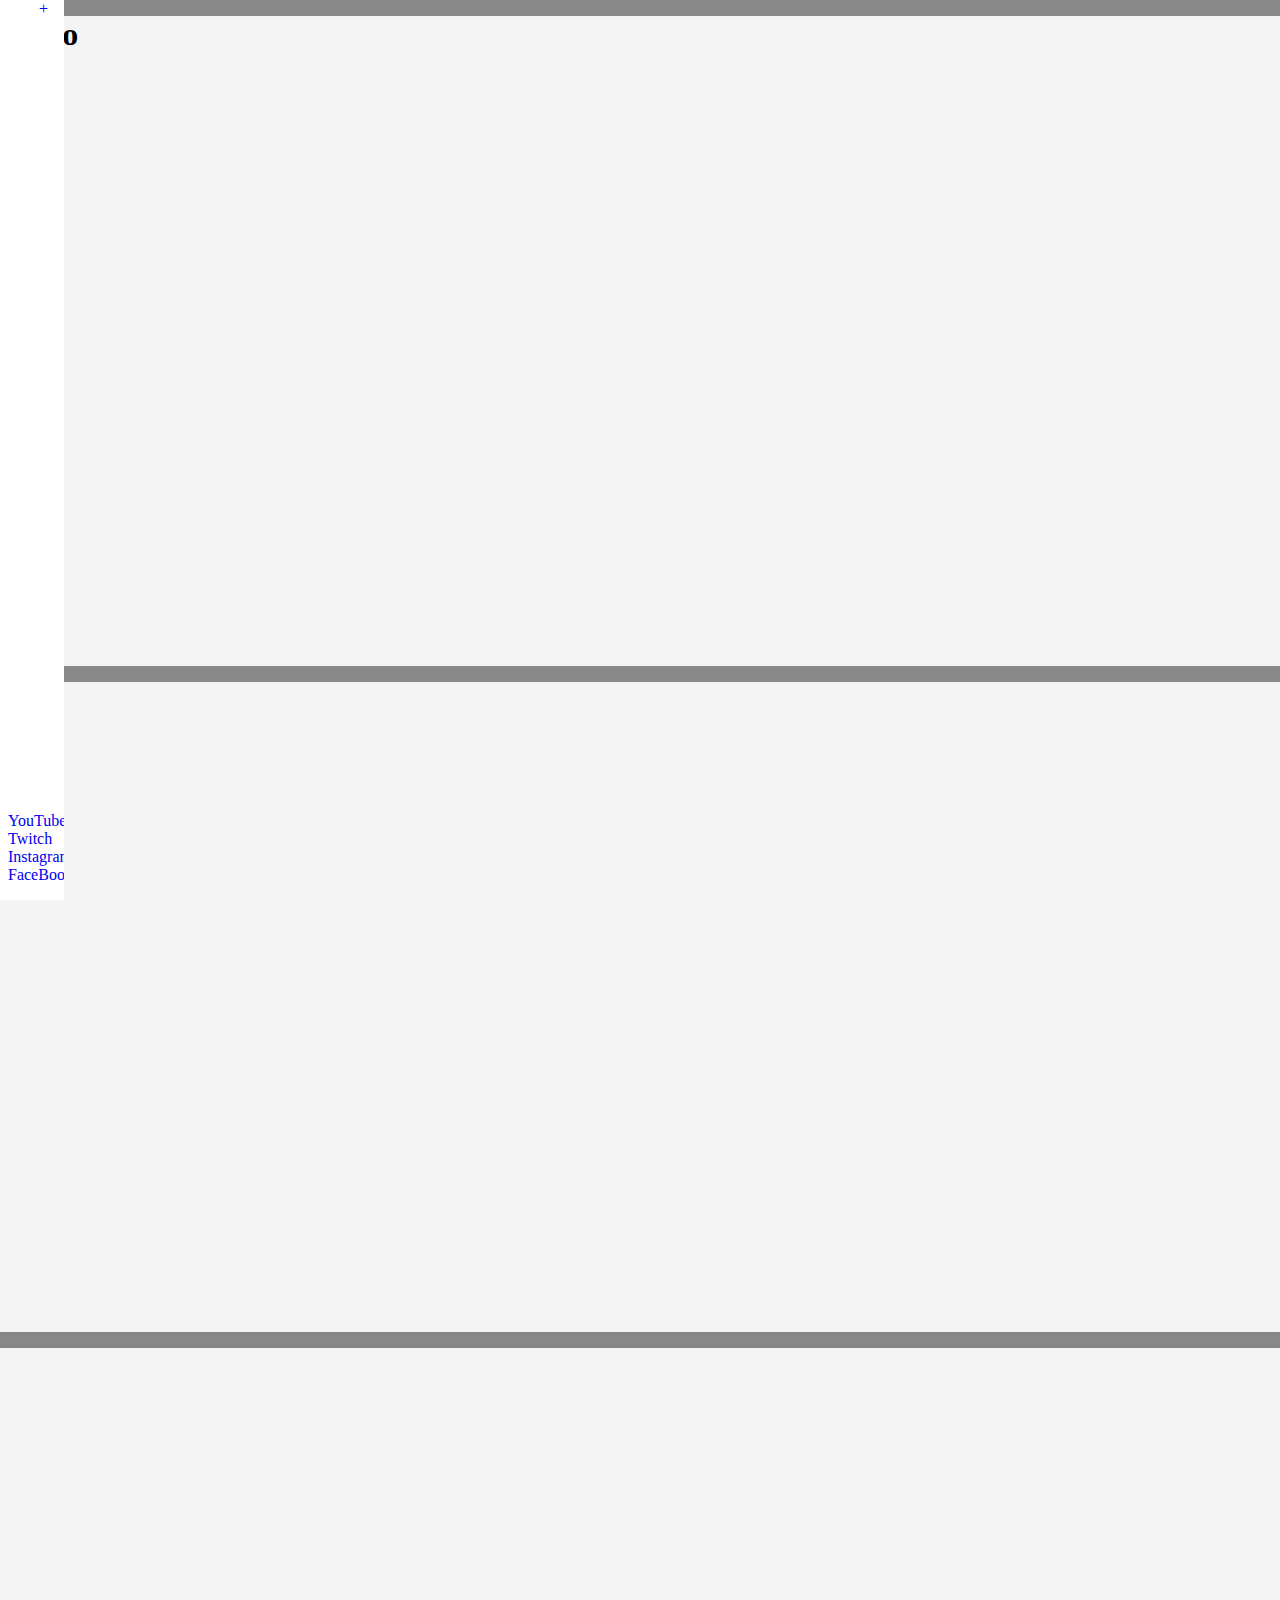
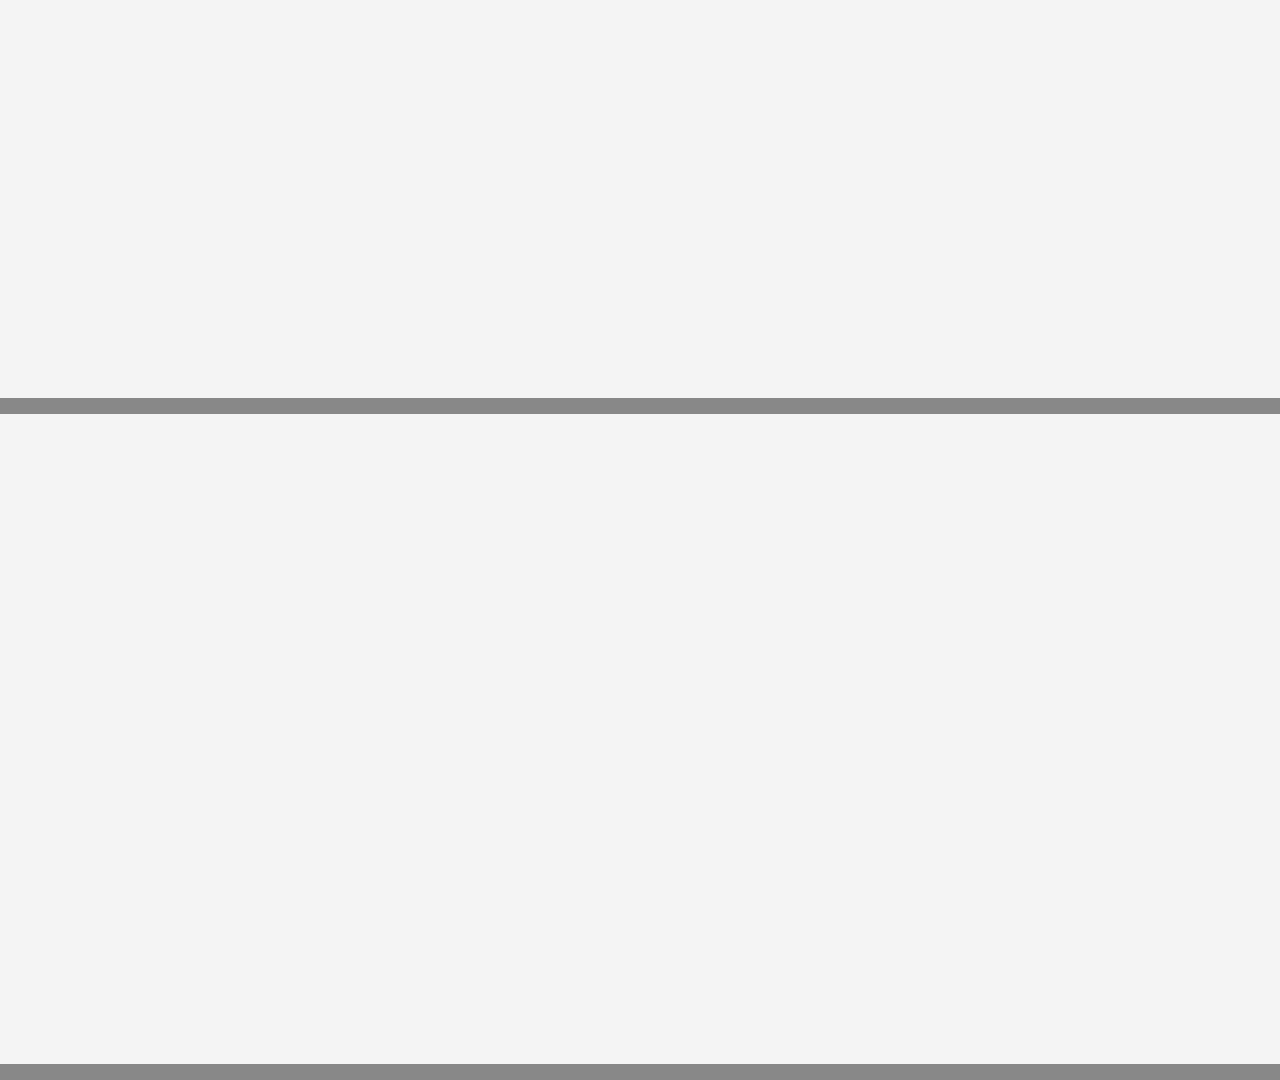
==== index.html @ 46e75be4 "saving progress" ====
<!DOCTYPE html>
<html lang="en">
<head>
  <meta charset="UTF-8">
  <meta http-equiv="X-UA-Compatible" content="IE=edge">
  <meta name="viewport" content="width=device-width, initial-scale=1.0">
  <title>JoMoCon - Home</title>
  <script src="jomocon.js" defer></script>
  <link rel="stylesheet" href="css/jomocon.css">
</head>
<body>
  
  <nav>
    <!-- position: to the side -->
    <div class="navContainer">
      <a href="#" class="close-nav">+</a>
      <div class="navLinks">
        <a href="index.html" class="navLink hidden">Home</a>
        <a href="media.html" class="navLink hidden">Media</a>
        <a href="guests-and-events.html" class="navLink hidden">Guests and Events</a>
        <a href="program.html" class="navLink hidden">JoMoCon 2021 Program</a>
        <a href="about.html" class="navLink hidden">About the Team</a>
        <a href="sign-up.html" class="navLink hidden">Vendors and Volunteers</a>
        <a href="#footer" class="navLink hidden">Contact Us</a>
        <a href="archive.html" class="navLink hidden">Archived Posts</a>
        <a href="resources.html" class="navLink hidden">JoMoCon Resources</a>        
      </div>
      <div class="navSocials">
        <a href="#">YouTube</a>
        <a href="#">Twitch</a>
        <a href="#">Instagram</a>
        <a href="#">FaceBook</a>
      </div>
    </div>
  </nav>
  
  <header class="home-header"><!-- ::before bg: intro banner -->
    <section class="landing"><!-- position: relative-->
      <h1>JoMo<br>Con</h1>
      <button>tickets</button>
      <!-- logo: use octopus-->
      <!-- tickets -->
      <!-- dates, times, location -->
      <!-- guests -->
      <!-- charity -->
    </section>

  </header>
  <section class="home-feature1">
    <!-- Latest info [ active media / database field: 1 lead item, 3 previous items ] -->
    <!-- cosplay, panels, vendors call to action banner with link -->
    <!-- split section: get tickets call to action / snippets from us -->
  </section>
  <section class="home-feature2">
    <!-- sponsors -->
  </section>
  <footer id="footer">
    <!-- contact info and form -->
    <!-- map link -->
    <!-- mailing list -->
    <!-- copyright -->
  </footer>
</body>
</html>
---- css/jomocon.css ----
* {
  -webkit-box-sizing: border-box;
          box-sizing: border-box;
}

*, ::before, ::after {
  margin: 0;
  padding: 0;
}

body {
  background: #888;
}

header, section, footer {
  background: #f4f4f4;
  width: 100vw;
  min-height: 650px;
  margin: 1em auto;
}

nav {
  height: 100%;
  width: 5vw;
  position: fixed;
  z-index: 1;
  top: 0;
  left: 0;
  overflow-x: hidden;
  background: white;
}

nav div.navContainer {
  display: -webkit-box;
  display: -ms-flexbox;
  display: flex;
  -webkit-box-orient: vertical;
  -webkit-box-direction: normal;
      -ms-flex-direction: column;
          flex-direction: column;
  -webkit-box-pack: justify;
      -ms-flex-pack: justify;
          justify-content: space-between;
  height: 100%;
  padding: 1em .5em;
}

nav div.navContainer > a.close-nav {
  position: absolute;
  top: 0;
  right: 1em;
  text-decoration: none;
}

nav div.navContainer .navLinks > a {
  display: block;
  text-decoration: none;
}

nav div.navContainer div.navSocials a {
  display: block;
  text-decoration: none;
}

.openNav {
  width: 15vw;
}

.hidden {
  display: none !important;
}
/*# sourceMappingURL=jomocon.css.map */
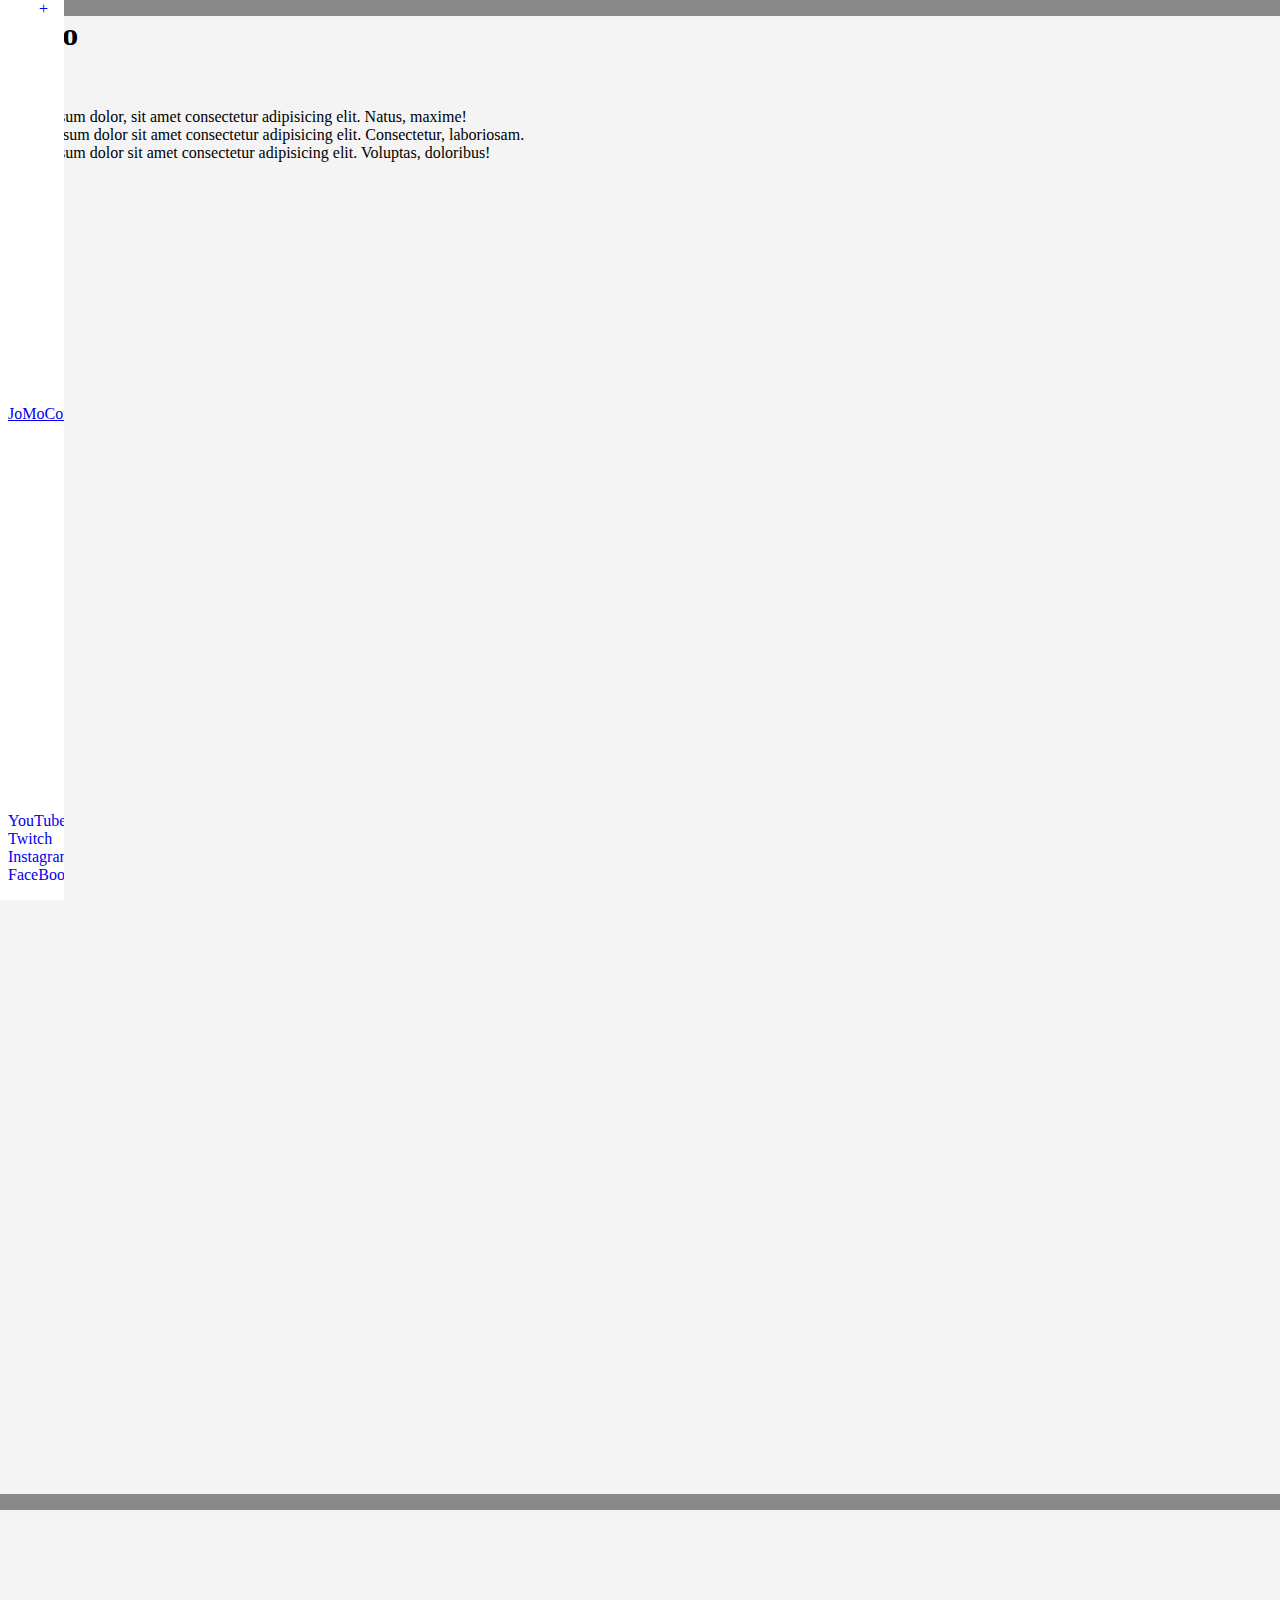
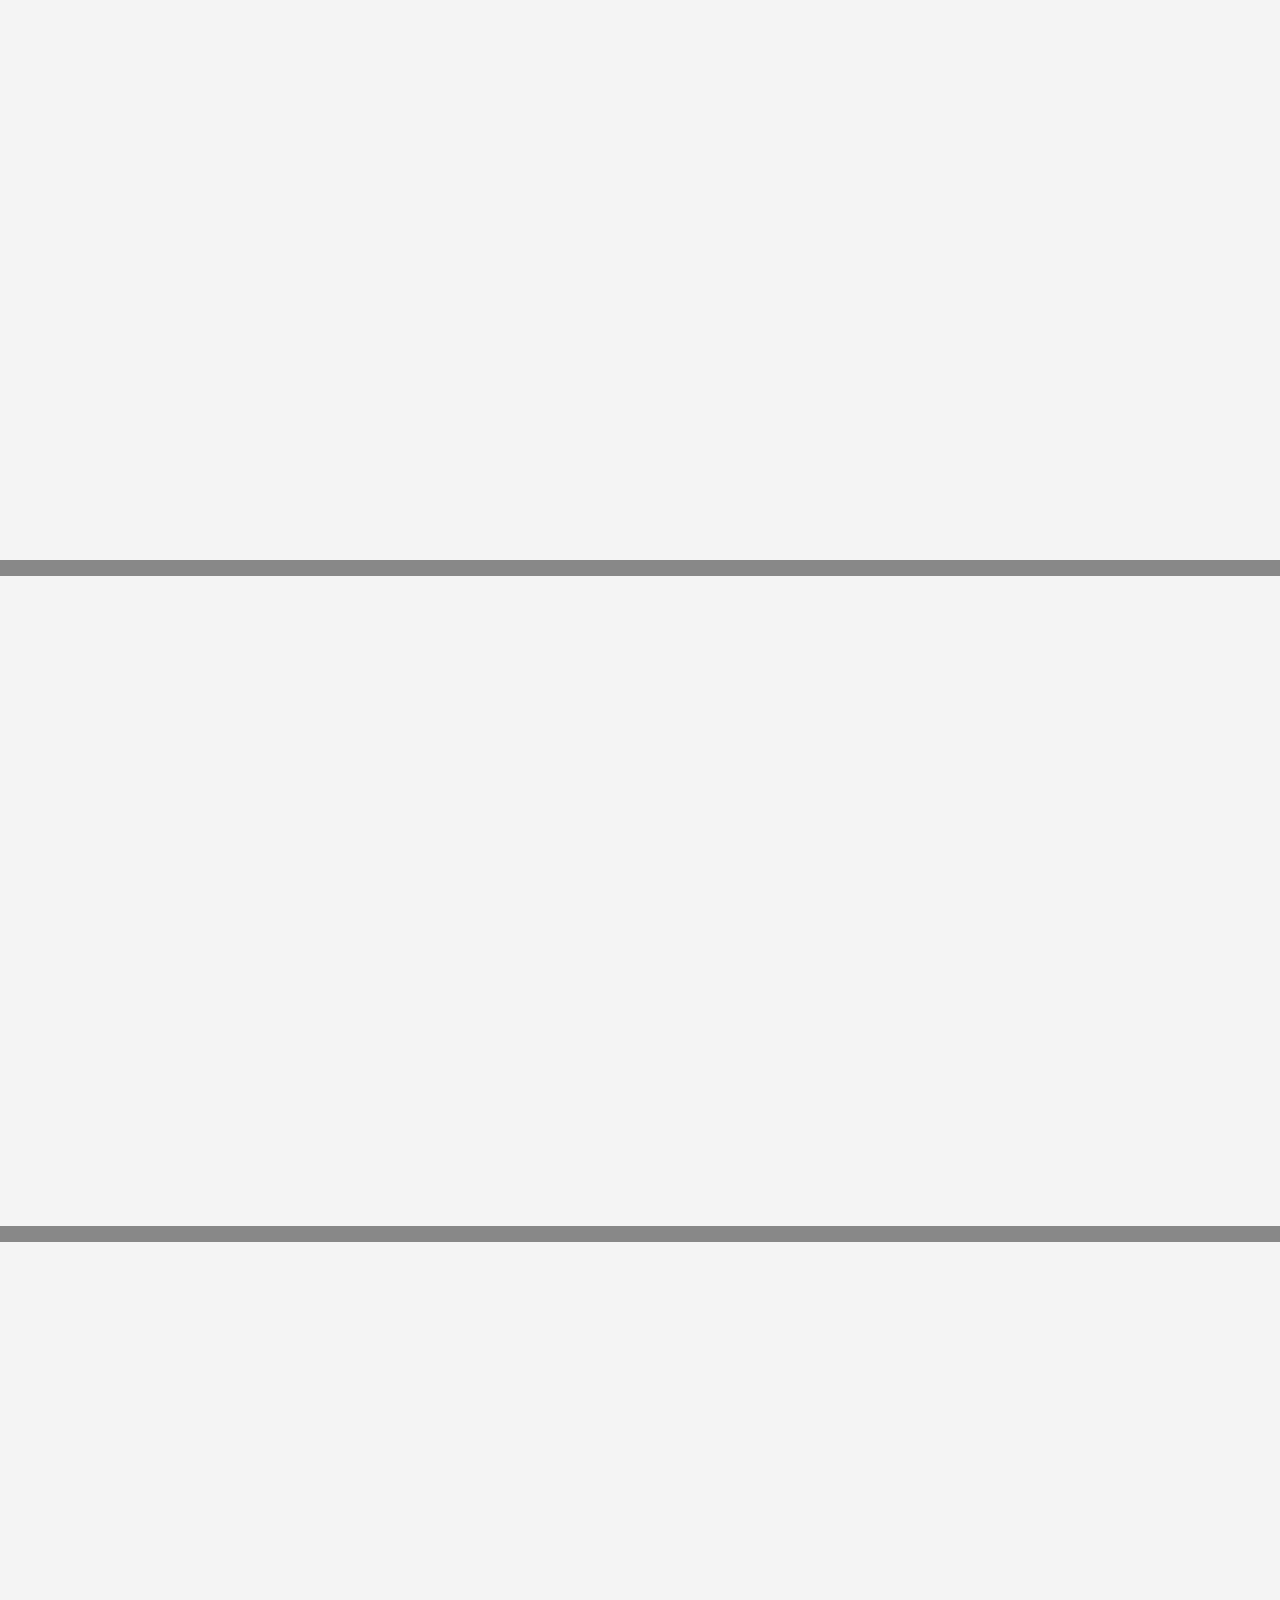
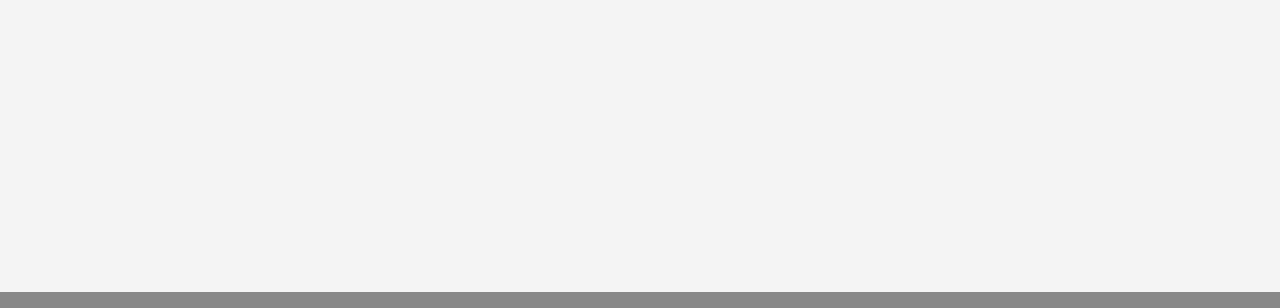
==== commit c03efe7a: "Live Sass compiler required a different version of the tool to be installed; the original maintainer" ====
--- a/index.html
+++ b/index.html
@@ -25,6 +25,9 @@
         <a href="archive.html" class="navLink hidden">Archived Posts</a>
         <a href="resources.html" class="navLink hidden">JoMoCon Resources</a>        
       </div>
+      <div class="logoHolder">
+        <a href="index.html" class="homeText">JoMoCon</a>
+      </div>
       <div class="navSocials">
         <a href="#">YouTube</a>
         <a href="#">Twitch</a>
@@ -36,13 +39,23 @@
   
   <header class="home-header"><!-- ::before bg: intro banner -->
     <section class="landing"><!-- position: relative-->
-      <h1>JoMo<br>Con</h1>
-      <button>tickets</button>
-      <!-- logo: use octopus-->
-      <!-- tickets -->
-      <!-- dates, times, location -->
-      <!-- guests -->
-      <!-- charity -->
+      <div class="headerTextContainer">
+        <h1>JoMo<br>Con</h1>
+      </div>
+      <div class="ticketBtnContainer">
+        <a href="#" class="btn">Tickets</a>
+      </div>
+      <div class="tentacle tentacle-left"></div>
+      <div class="tentacle tentacle-right"></div>
+      <div class="jomoconLogoContainer"></div>
+      <div class="infoContainer">
+        <p>Lorem ipsum dolor, sit amet consectetur adipisicing elit. Natus, maxime!</p>
+        <p>Lorem, ipsum dolor sit amet consectetur adipisicing elit. Consectetur, laboriosam.</p>
+        <p>Lorem ipsum dolor sit amet consectetur adipisicing elit. Voluptas, doloribus!</p>
+      </div>
+      <div class="wordCloud"></div>
+      <section class="guestsContainer"></section>
+      <section class="charityContainer"></section>
     </section>
 
   </header>
--- a/css/jomocon.css
+++ b/css/jomocon.css
@@ -1,6 +1,5 @@
 * {
-  -webkit-box-sizing: border-box;
-          box-sizing: border-box;
+  box-sizing: border-box;
 }
 
 *, ::before, ::after {
@@ -29,34 +28,23 @@
   overflow-x: hidden;
   background: white;
 }
-
 nav div.navContainer {
-  display: -webkit-box;
-  display: -ms-flexbox;
   display: flex;
-  -webkit-box-orient: vertical;
-  -webkit-box-direction: normal;
-      -ms-flex-direction: column;
-          flex-direction: column;
-  -webkit-box-pack: justify;
-      -ms-flex-pack: justify;
-          justify-content: space-between;
+  flex-direction: column;
+  justify-content: space-between;
   height: 100%;
-  padding: 1em .5em;
+  padding: 1em 0.5em;
 }
-
 nav div.navContainer > a.close-nav {
   position: absolute;
   top: 0;
   right: 1em;
   text-decoration: none;
 }
-
 nav div.navContainer .navLinks > a {
   display: block;
   text-decoration: none;
 }
-
 nav div.navContainer div.navSocials a {
   display: block;
   text-decoration: none;
@@ -68,5 +56,4 @@
 
 .hidden {
   display: none !important;
-}
-/*# sourceMappingURL=jomocon.css.map */+}/*# sourceMappingURL=jomocon.css.map */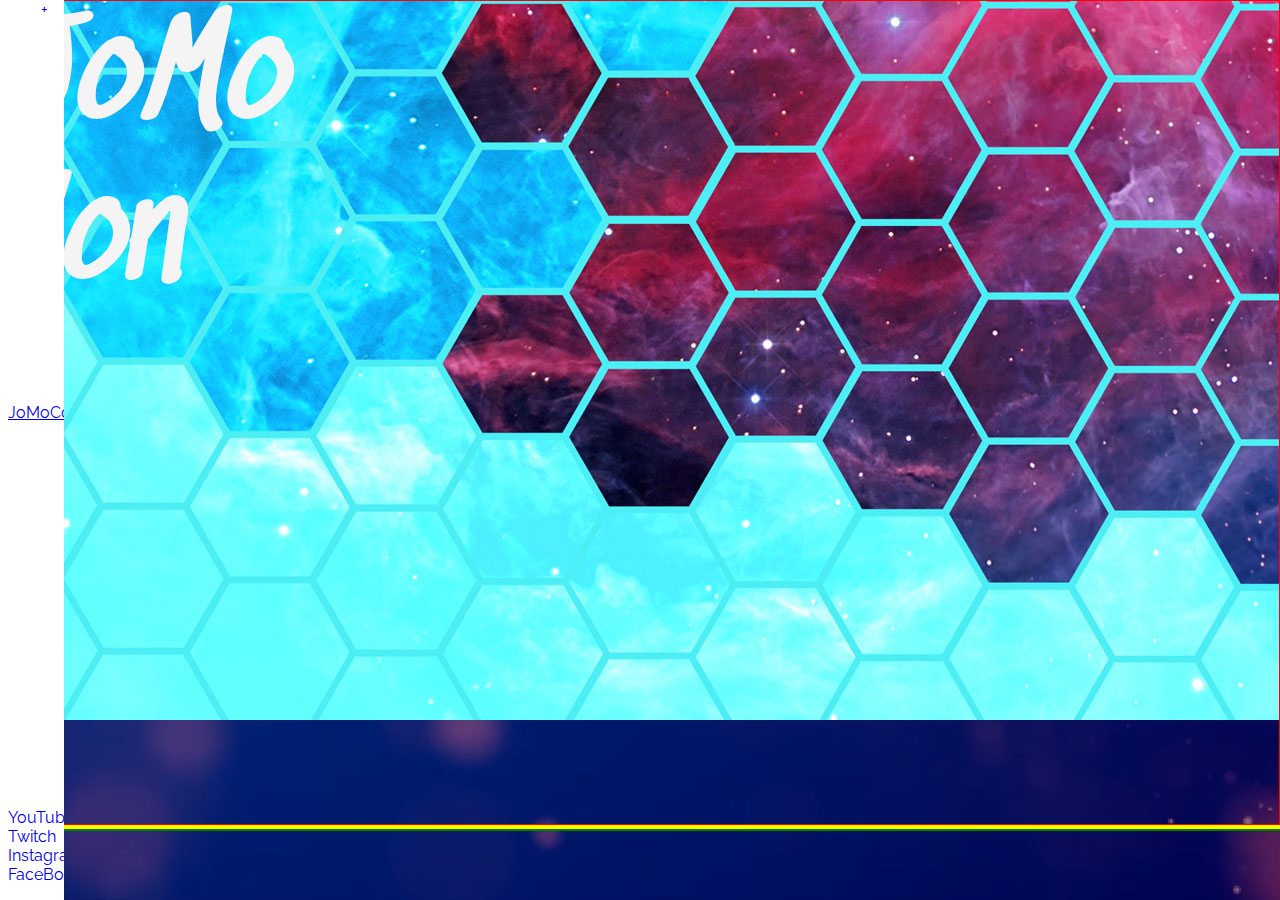
==== commit 535486cc: "video file extensions corrected; some core .scss removed due to it causing problems; landing images " ====
--- a/index.html
+++ b/index.html
@@ -9,6 +9,9 @@
   <link rel="stylesheet" href="css/jomocon.css">
 </head>
 <body>
+  <video class="bgVideo" autoplay loop>
+    <source src="video/bgVid720.mp4" type="video/mp4">
+  </video>
   
   <nav>
     <!-- position: to the side -->
@@ -42,20 +45,20 @@
       <div class="headerTextContainer">
         <h1>JoMo<br>Con</h1>
       </div>
-      <div class="ticketBtnContainer">
+      <!-- <div class="ticketBtnContainer">
         <a href="#" class="btn">Tickets</a>
-      </div>
-      <div class="tentacle tentacle-left"></div>
+      </div> -->
+      <!-- <div class="tentacle tentacle-left"></div>
       <div class="tentacle tentacle-right"></div>
-      <div class="jomoconLogoContainer"></div>
-      <div class="infoContainer">
+      <div class="jomoconLogoContainer"></div> -->
+      <!-- <div class="infoContainer">
         <p>Lorem ipsum dolor, sit amet consectetur adipisicing elit. Natus, maxime!</p>
         <p>Lorem, ipsum dolor sit amet consectetur adipisicing elit. Consectetur, laboriosam.</p>
         <p>Lorem ipsum dolor sit amet consectetur adipisicing elit. Voluptas, doloribus!</p>
-      </div>
-      <div class="wordCloud"></div>
+      </div> -->
+      <!-- <div class="wordCloud"></div>
       <section class="guestsContainer"></section>
-      <section class="charityContainer"></section>
+      <section class="charityContainer"></section> -->
     </section>
 
   </header>
--- a/css/jomocon.css
+++ b/css/jomocon.css
@@ -1,3 +1,4 @@
+@import url("https://fonts.googleapis.com/css2?family=Raleway&family=Sedgwick+Ave&display=swap");
 * {
   box-sizing: border-box;
 }
@@ -8,14 +9,18 @@
 }
 
 body {
-  background: #888;
+  background: darkblue;
 }
-
-header, section, footer {
-  background: #f4f4f4;
-  width: 100vw;
-  min-height: 650px;
-  margin: 1em auto;
+body > header {
+  border: 1px solid red;
+  margin-top: 0;
+}
+body > section {
+  border: 1px solid yellow;
+}
+body > footer {
+  border: 1px solid green;
+  margin-bottom: 0;
 }
 
 nav {
@@ -56,4 +61,37 @@
 
 .hidden {
   display: none !important;
+}
+
+body {
+  font-family: "Raleway", sans-serif;
+  color: #f4f4f4;
+}
+body .bgVideo {
+  height: 100vh;
+  width: auto;
+  opacity: 0.5;
+  overflow-x: none;
+  position: fixed;
+  z-index: -1;
+}
+
+h1, h2, h3,
+h4, h5, h6 {
+  font-family: "Sedgwick Ave", cursive;
+}
+
+header.home-header {
+  height: 825px;
+}
+header.home-header .landing {
+  background: url("/img/jomocon-header-image-720.jpg");
+  background-repeat: no-repeat;
+  background-size: contain;
+  background-attachment: fixed;
+  position: relative;
+  height: 100%;
+}
+header.home-header .landing h1 {
+  font-size: 8rem;
 }/*# sourceMappingURL=jomocon.css.map */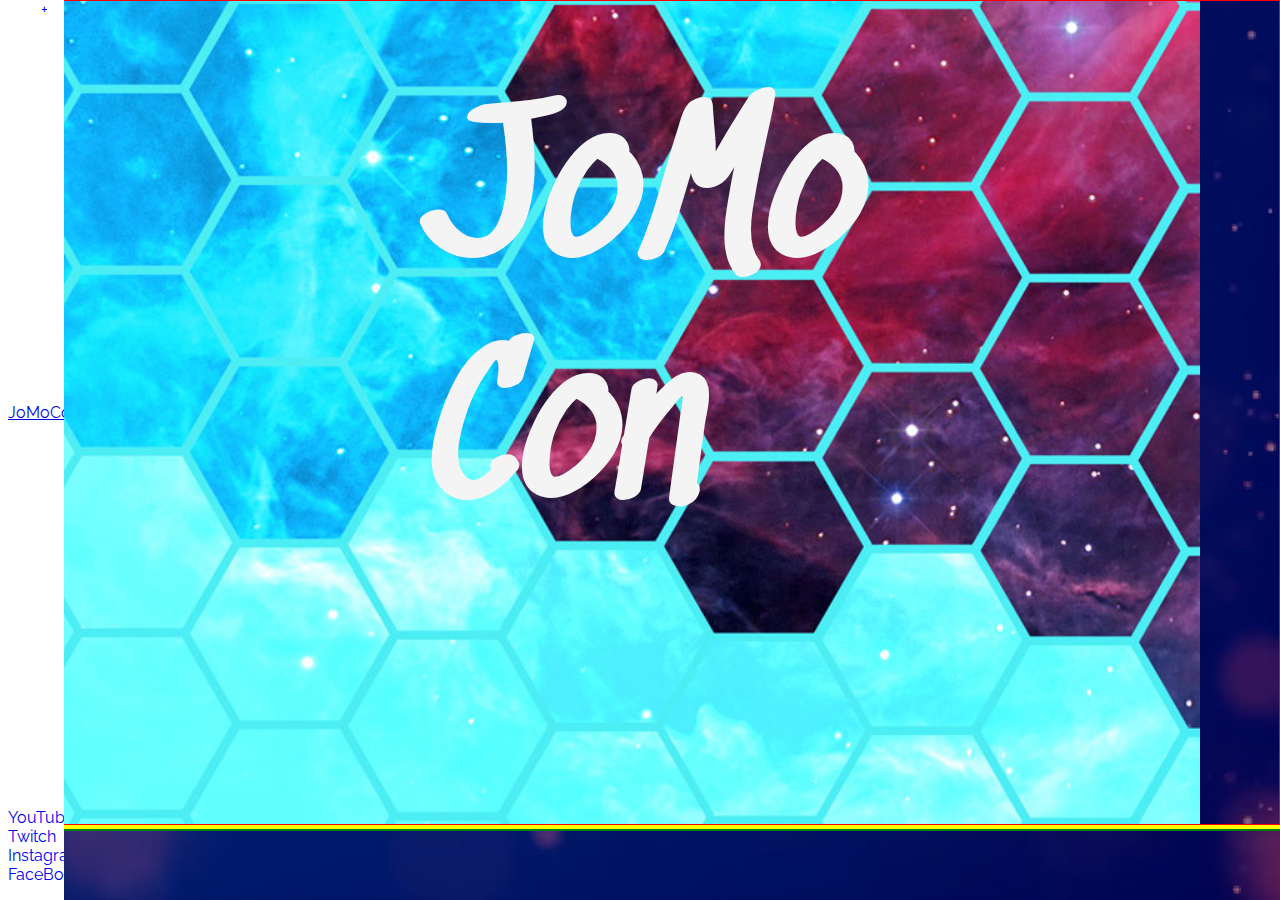
==== commit 74a1585d: "corrected landing images, started work on logo" ====
--- a/index.html
+++ b/index.html
@@ -43,7 +43,8 @@
   <header class="home-header"><!-- ::before bg: intro banner -->
     <section class="landing"><!-- position: relative-->
       <div class="headerTextContainer">
-        <h1>JoMo<br>Con</h1>
+        <h1 class="logoTop">JoMo</h1>
+        <h1 class="logoBottom">Con</h1>
       </div>
       <!-- <div class="ticketBtnContainer">
         <a href="#" class="btn">Tickets</a>
--- a/css/jomocon.css
+++ b/css/jomocon.css
@@ -85,7 +85,7 @@
   height: 825px;
 }
 header.home-header .landing {
-  background: url("/img/jomocon-header-image-720.jpg");
+  background: url("/img/jomocon-header-image-720-narrow.jpg");
   background-repeat: no-repeat;
   background-size: contain;
   background-attachment: fixed;
@@ -93,5 +93,11 @@
   height: 100%;
 }
 header.home-header .landing h1 {
-  font-size: 8rem;
+  font-size: 12rem;
+  font-weight: 600;
+}
+header.home-header .landing .headerTextContainer {
+  position: absolute;
+  top: calc(20vh - 100px);
+  left: calc(100vw / 3);
 }/*# sourceMappingURL=jomocon.css.map */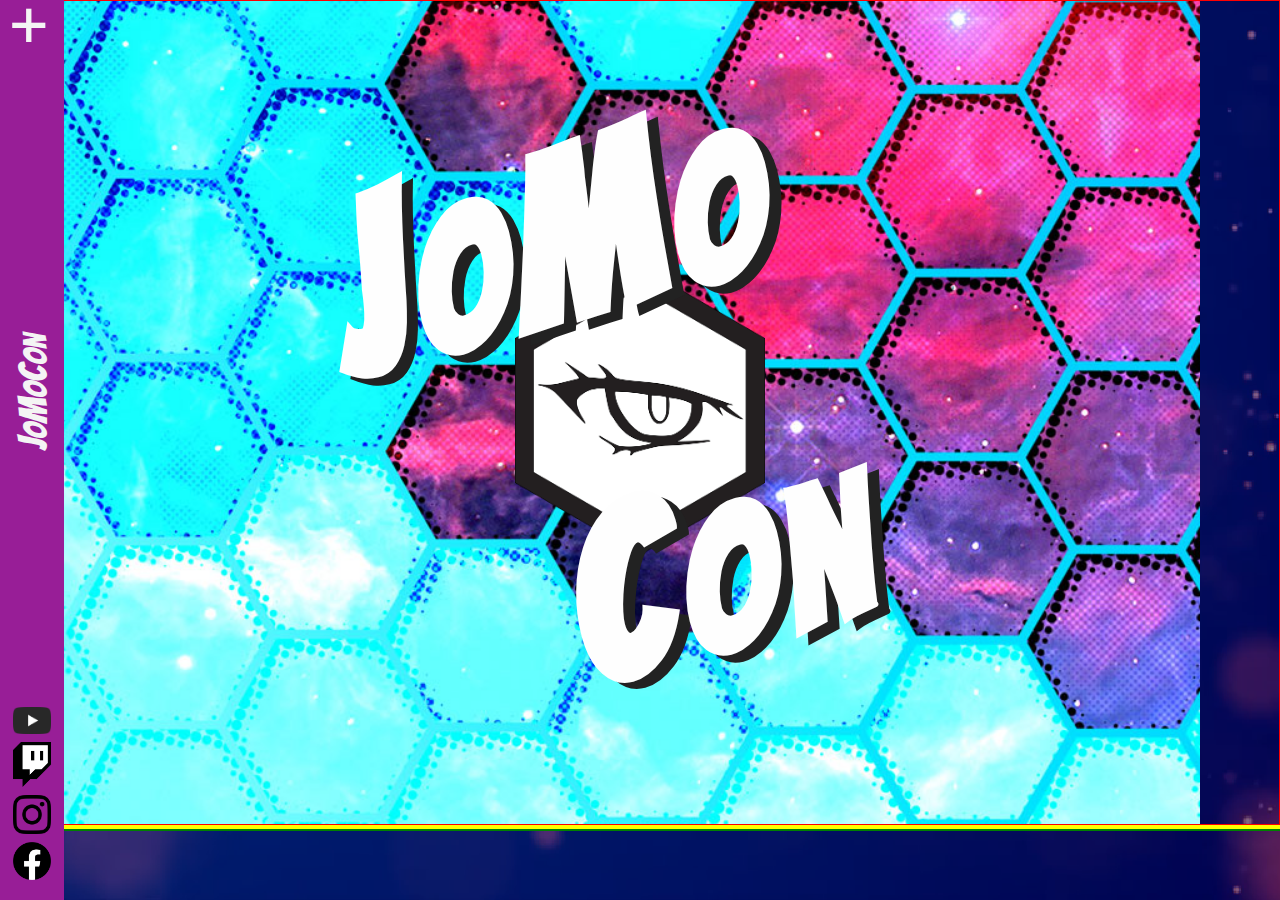
==== commit 244a2b21: "slight change in visual direction: new lead image, new lead fonts, change in logo layout; nav has ba" ====
--- a/index.html
+++ b/index.html
@@ -29,13 +29,29 @@
         <a href="resources.html" class="navLink hidden">JoMoCon Resources</a>        
       </div>
       <div class="logoHolder">
-        <a href="index.html" class="homeText">JoMoCon</a>
+        <a href="index.html" class="homeText">
+          <span class="bigger">J</span>o<span class="bigger">M</span>o<span class="bigger">C</span>on</a>
       </div>
       <div class="navSocials">
-        <a href="#">YouTube</a>
-        <a href="#">Twitch</a>
-        <a href="#">Instagram</a>
-        <a href="#">FaceBook</a>
+        <a href="#">
+          <img src="/img/yt_icon_mono_light.png" 
+               alt="image link to Jomocon's YouTube channel" 
+               class="navImg">
+        </a>
+        <a href="#">
+          <img src="/img/TwitchGlitchBlackOps.png" 
+              alt="image link to Jomocon's Twitch channel" class="navImg">
+        </a>
+        <a href="#">
+          <img src="/img/glyph-logo_May2016.png" 
+               alt="image link to Jomocon's Instagram channel"" 
+               class="navImg">
+        </a>
+        <a href="#">
+          <img src="/img/f_logo_RGB-Black_512.png" 
+               alt="image link to Jomocon's Facebook page" 
+               class="navImg">
+        </a>
       </div>
     </div>
   </nav>
@@ -43,8 +59,11 @@
   <header class="home-header"><!-- ::before bg: intro banner -->
     <section class="landing"><!-- position: relative-->
       <div class="headerTextContainer">
-        <h1 class="logoTop">JoMo</h1>
-        <h1 class="logoBottom">Con</h1>
+        <h1 class="topText"><span class="bigger">j</span>o<span class="bigger">M</span>o</h1>
+        <div class="jomoconLogoContainer">
+          <img src="/img/LogoIsolatedVector.png" alt="JoMoCon Eye Hex Logo">
+        </div>
+        <h1 class="bottomText"><span class="bigger">c</span>on</h1>
       </div>
       <!-- <div class="ticketBtnContainer">
         <a href="#" class="btn">Tickets</a>
--- a/css/jomocon.css
+++ b/css/jomocon.css
@@ -1,4 +1,4 @@
-@import url("https://fonts.googleapis.com/css2?family=Raleway&family=Sedgwick+Ave&display=swap");
+@import url("https://fonts.googleapis.com/css2?family=Bangers&family=Raleway&display=swap");
 * {
   box-sizing: border-box;
 }
@@ -10,6 +10,8 @@
 
 body {
   background: darkblue;
+  font-family: "Raleway", sans-serif;
+  color: #f4f4f4;
 }
 body > header {
   border: 1px solid red;
@@ -22,51 +24,6 @@
   border: 1px solid green;
   margin-bottom: 0;
 }
-
-nav {
-  height: 100%;
-  width: 5vw;
-  position: fixed;
-  z-index: 1;
-  top: 0;
-  left: 0;
-  overflow-x: hidden;
-  background: white;
-}
-nav div.navContainer {
-  display: flex;
-  flex-direction: column;
-  justify-content: space-between;
-  height: 100%;
-  padding: 1em 0.5em;
-}
-nav div.navContainer > a.close-nav {
-  position: absolute;
-  top: 0;
-  right: 1em;
-  text-decoration: none;
-}
-nav div.navContainer .navLinks > a {
-  display: block;
-  text-decoration: none;
-}
-nav div.navContainer div.navSocials a {
-  display: block;
-  text-decoration: none;
-}
-
-.openNav {
-  width: 15vw;
-}
-
-.hidden {
-  display: none !important;
-}
-
-body {
-  font-family: "Raleway", sans-serif;
-  color: #f4f4f4;
-}
 body .bgVideo {
   height: 100vh;
   width: auto;
@@ -77,8 +34,83 @@
 }
 
 h1, h2, h3,
-h4, h5, h6 {
-  font-family: "Sedgwick Ave", cursive;
+h4, h5, h6,
+.homeText {
+  font-family: "Bangers", cursive;
+}
+
+nav {
+  height: 100%;
+  width: 5vw;
+  position: fixed;
+  z-index: 1;
+  top: 0;
+  left: 0;
+  overflow-x: hidden;
+  background: #981E97;
+  color: #f4f4f4;
+  transition: all 0.5s ease-in-out;
+}
+nav div.navContainer {
+  display: flex;
+  flex-direction: column;
+  justify-content: space-between;
+  align-items: center;
+  height: 100%;
+  padding: 1em 0.5em;
+  color: inherit;
+}
+nav div.navContainer > a.close-nav {
+  position: absolute;
+  top: -0.2em;
+  right: 0.25em;
+  text-decoration: none;
+  color: inherit;
+  font-size: 4rem;
+  font-family: monospace;
+  transition: all 0.5s ease-in-out;
+}
+nav div.navContainer .navLinks {
+  margin-top: 3em;
+  margin-bottom: 1em;
+}
+nav div.navContainer .navLinks > a {
+  display: block;
+  text-decoration: none;
+  color: inherit;
+  font-family: "Raleway", sans-serif;
+  font-size: 1.5rem;
+  font-weight: bolder;
+  line-height: 2rem;
+}
+nav div.navContainer .logoHolder a {
+  text-decoration: none;
+  display: block;
+  font-size: 2rem;
+}
+nav div.navContainer .logoHolder a .bigger {
+  font-size: 2.5rem;
+}
+nav div.navContainer .logoHolder a.homeText {
+  transform: rotate(-90deg);
+  color: inherit;
+}
+nav div.navContainer div.navSocials {
+  display: flex;
+  flex-direction: column;
+  align-items: center;
+  justify-content: space-around;
+}
+nav div.navContainer div.navSocials > * {
+  padding: 0.25em;
+}
+nav div.navContainer div.navSocials a {
+  text-decoration: none;
+  display: flex;
+}
+nav div.navContainer div.navSocials a .navImg {
+  width: 3vw;
+  height: auto;
 }
 
 header.home-header {
@@ -91,13 +123,63 @@
   background-attachment: fixed;
   position: relative;
   height: 100%;
+  display: flex;
+  align-items: center;
+  justify-content: center;
+}
+header.home-header .landing .headerTextContainer {
+  position: relative;
+}
+header.home-header .landing .headerTextContainer .topText {
+  position: absolute;
+  top: -0.8em;
+  left: -1em;
+  transform: rotate(-15deg);
+}
+header.home-header .landing .headerTextContainer .bottomText {
+  position: absolute;
+  top: 0.9em;
+  left: 0.25em;
+  transform: rotate(-15deg);
 }
 header.home-header .landing h1 {
   font-size: 12rem;
   font-weight: 600;
+  letter-spacing: 0.05em;
+  color: #fefefe;
+  text-shadow: 0.05em 0.05em #222222;
 }
-header.home-header .landing .headerTextContainer {
-  position: absolute;
-  top: calc(20vh - 100px);
-  left: calc(100vw / 3);
+header.home-header .landing h1 span.bigger {
+  font-size: 15rem;
+  letter-spacing: 0.05em;
+}
+header.home-header .landing .jomoconLogoContainer {
+  margin: auto;
+  text-align: center;
+}
+header.home-header .landing .jomoconLogoContainer > img {
+  width: 250px;
+  height: auto;
+}
+
+.openNav {
+  width: 25vw;
+  background: #FF333A;
+}
+
+.hidden {
+  display: none !important;
+}
+
+.rotate45 {
+  transform: rotate(45deg);
+}
+
+.navSocialsH {
+  flex-direction: initial !important;
+  justify-content: space-around;
+}
+
+.navContainerOpen {
+  justify-content: flex-start !important;
 }/*# sourceMappingURL=jomocon.css.map */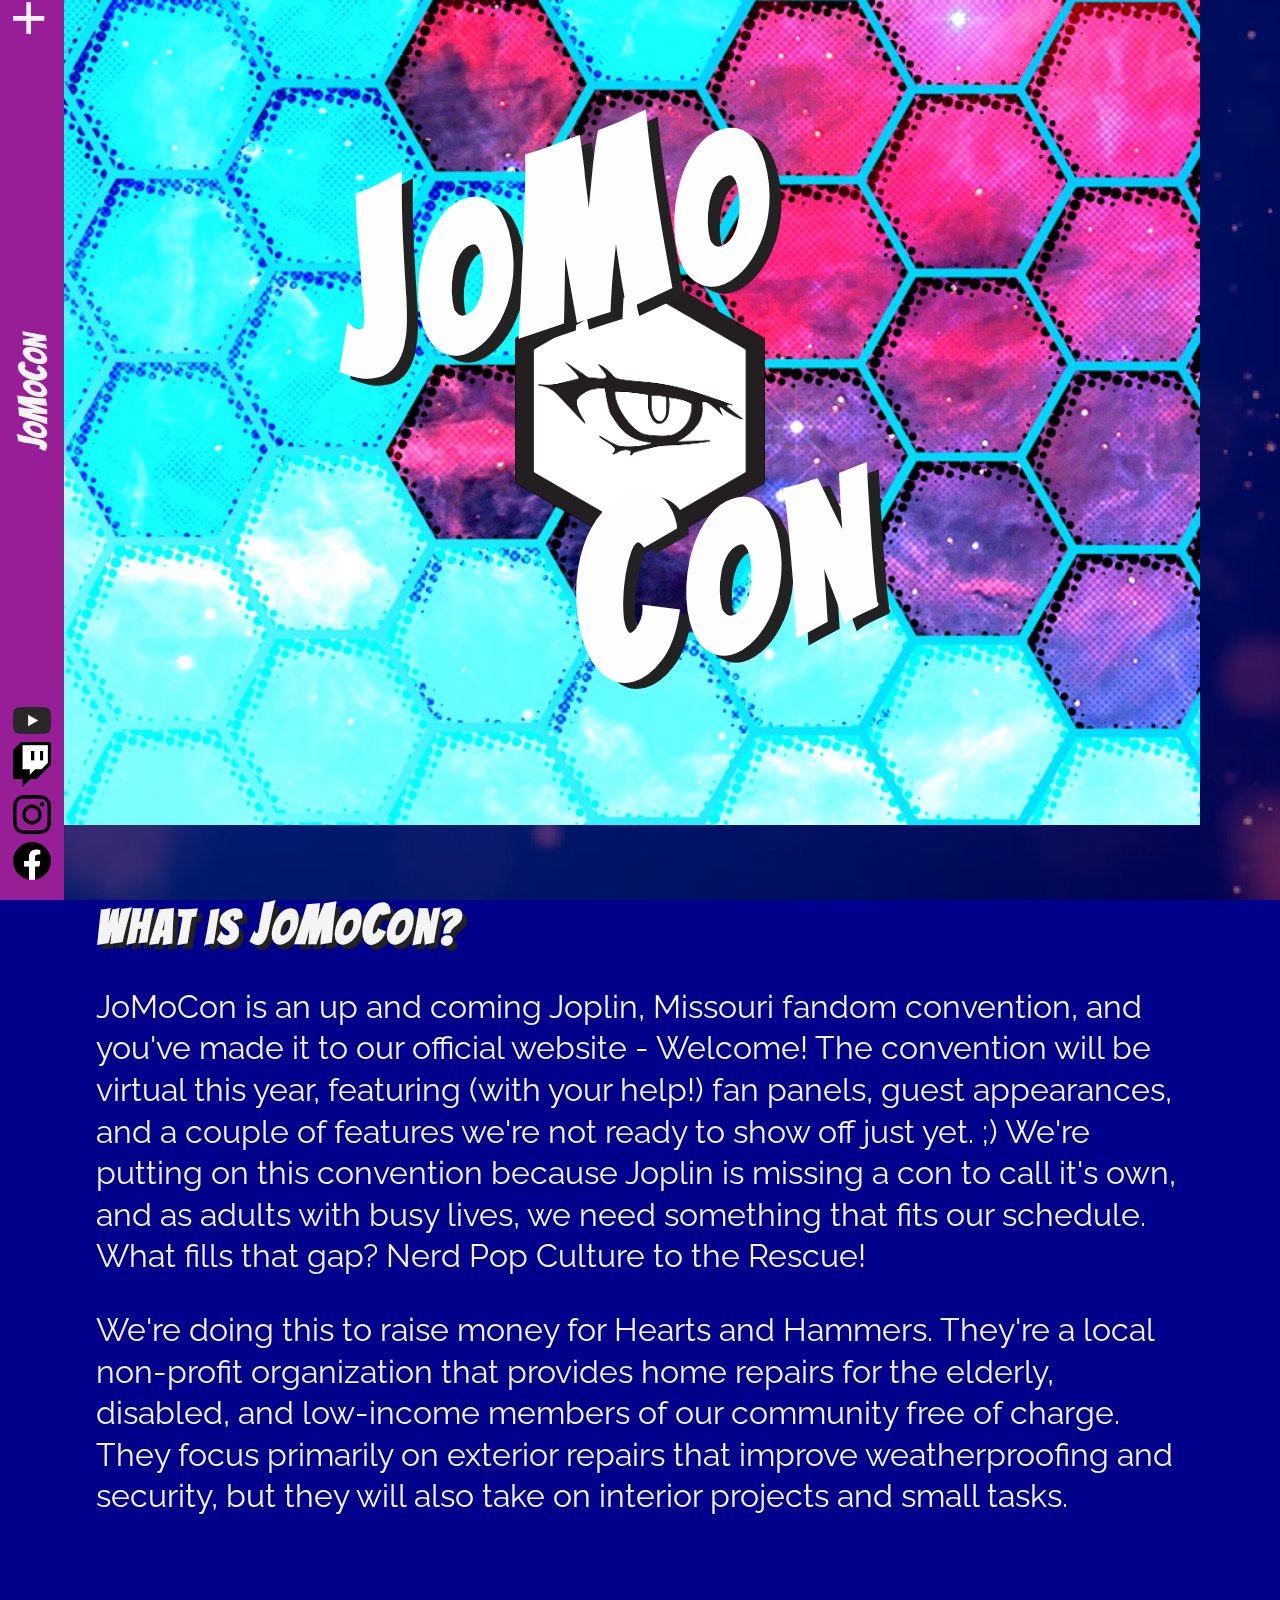
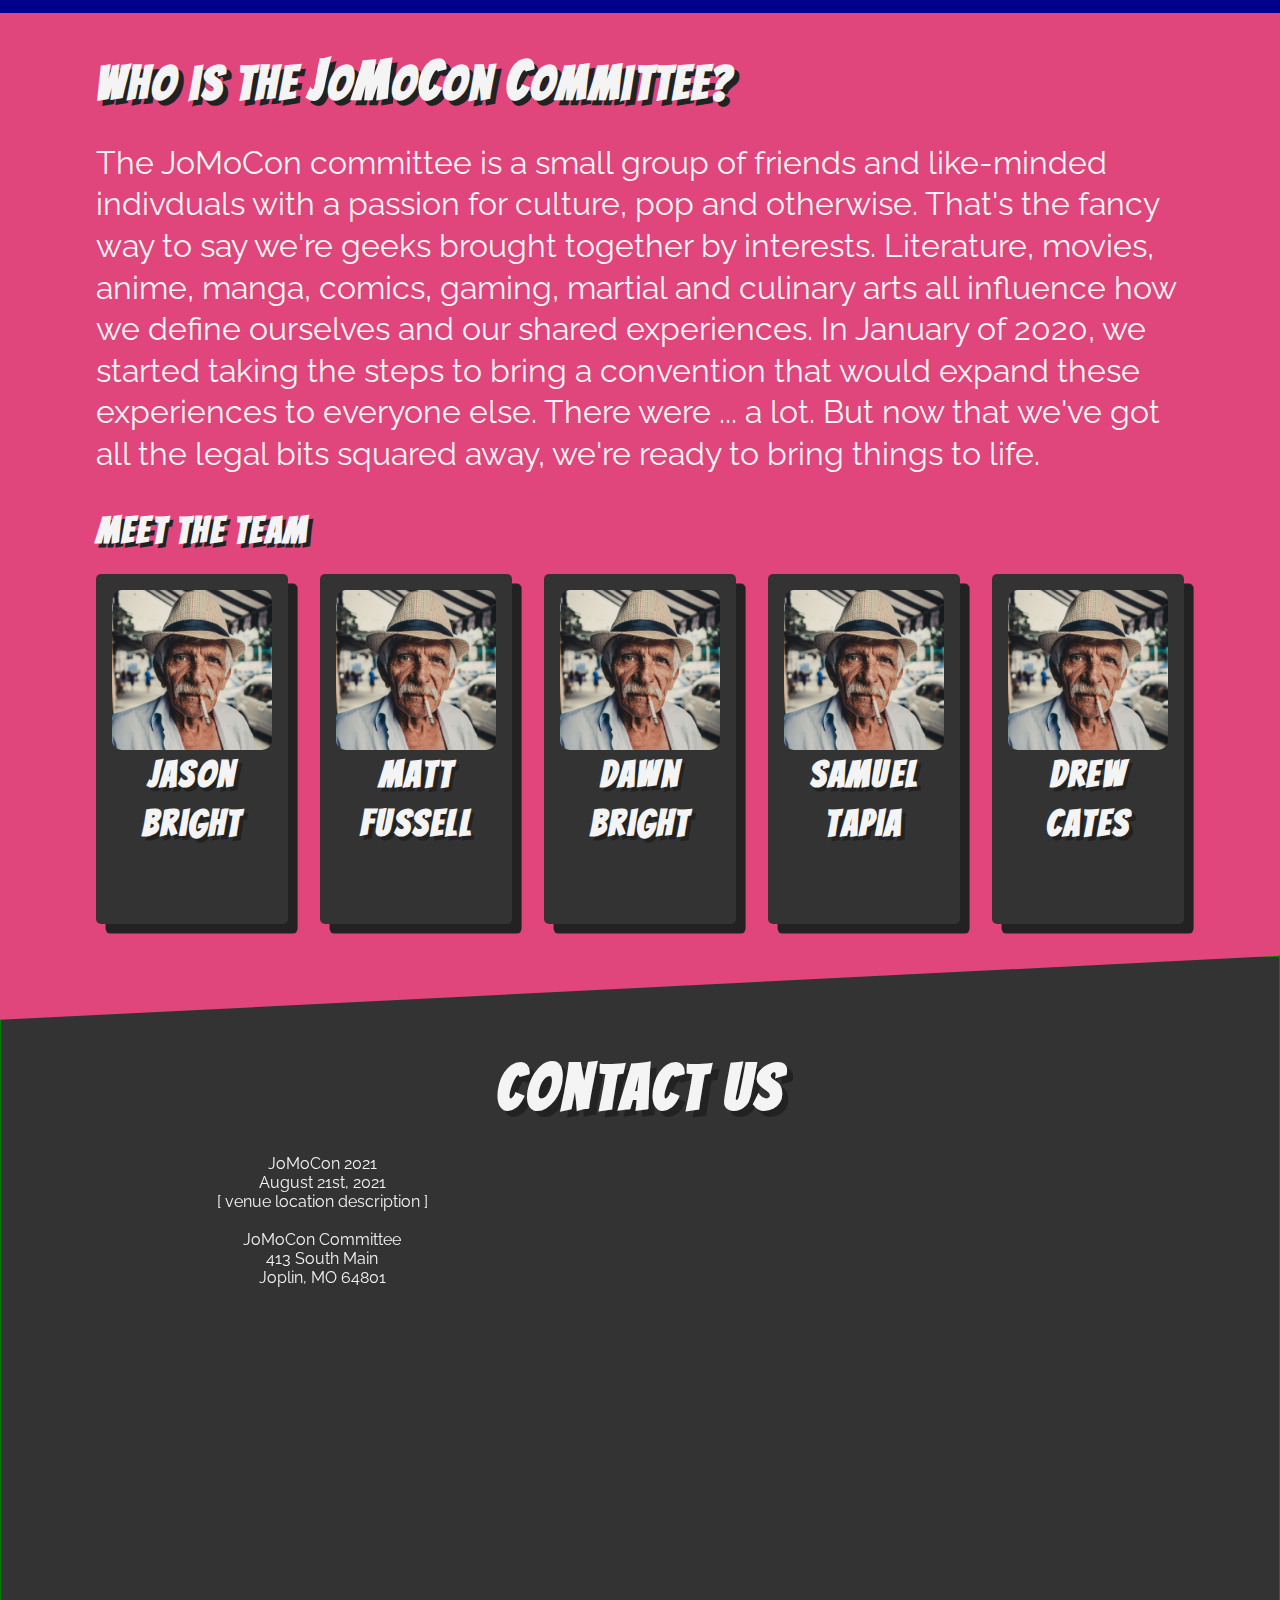
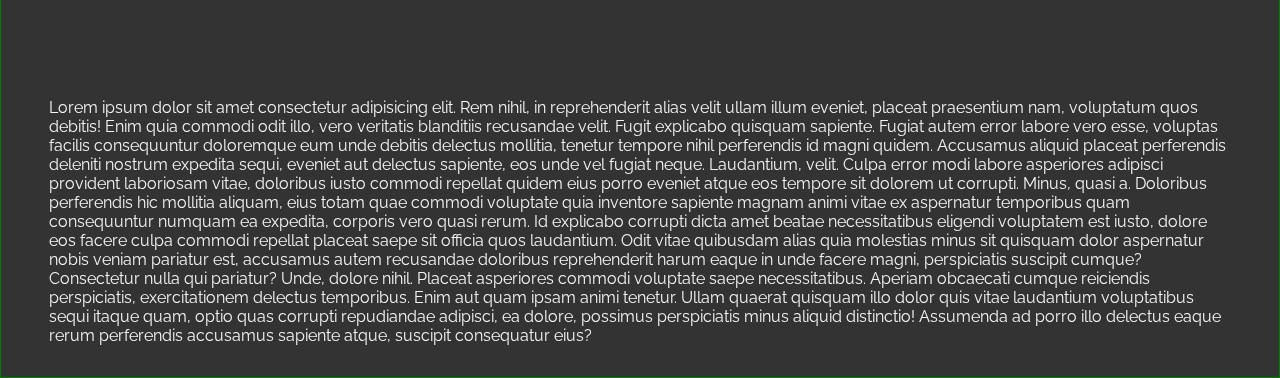
==== commit 9ed0bb86: "pushed to prototype demo for meeting; Google form proof of concept working; about rough layout appro" ====
--- a/index.html
+++ b/index.html
@@ -83,14 +83,125 @@
 
   </header>
   <section class="home-feature1">
+    <!-- LAUNCH: About the con -->
+    <h2>
+      What is <span class="bigger">J</span>o<span class="bigger">M</span>o<span class="bigger">C</span>on?
+    </h2>
+
+    <p>
+      JoMoCon is an up and coming Joplin, Missouri fandom convention, and you've made it to our official website - Welcome! The convention will be virtual this year, featuring (with your help!) fan panels, guest appearances, and a couple of features we're not ready to show off just yet. ;) We're putting on this convention because Joplin is missing a con to call it's own, and as adults with busy lives, we need something that fits our schedule. What fills that gap? Nerd Pop Culture to the Rescue!
+    </p>
+    <p>
+      We're doing this to raise money for Hearts and Hammers. They're a local non-profit organization that provides home repairs for the elderly, disabled, and low-income members of our community free of charge. They focus primarily on exterior repairs that improve weatherproofing and security, but they will also take on interior projects and small tasks.
+    </p>
+
     <!-- Latest info [ active media / database field: 1 lead item, 3 previous items ] -->
     <!-- cosplay, panels, vendors call to action banner with link -->
     <!-- split section: get tickets call to action / snippets from us -->
   </section>
   <section class="home-feature2">
+    <!-- LAUNCH: About the committee -->
+    <h2>
+      Who is the <span class="bigger">J</span>o<span class="bigger">M</span>o<span class="bigger">C</span>on <span class="bigger">C</span>ommittee?
+    </h2>
+
+    <p>
+      The JoMoCon committee is a small group of friends and like-minded indivduals with a passion for culture, pop and otherwise. That's the fancy way to say we're geeks brought together by interests. Literature, movies, anime, manga, comics, gaming, martial and culinary arts all influence how we define ourselves and our shared experiences. In January of 2020, we started taking the steps to bring a convention that would expand these experiences to everyone else. There were ... a lot. But now that we've got all the legal bits squared away, we're ready to bring things to life.
+    </p>
+
+    <h3>
+      Meet the team
+    </h3>
+
+    <div class="teamCards">
+      <div class="card">
+        <div class="cardAvatar">
+          <img src="/img/demo-avatar.jpg" alt="demonstration avatar">
+        </div>
+        <div class="cardName">
+          <h3>Jason Bright</h3>
+        </div>
+        <div class="cardAbout hidden">
+          <p>Jason Bright is a public school teacher by day and a convention organizer by moonlight. Ever since attending his first anime convention, he has been hopelessly hooked on the experiences that come from such an event. Jason lives for cult classic cinema, FPS and RTS gaming, and all things cyberpunk; not to mention a recent obsession with vapowave music and pixel gif art.</p>
+        </div>
+      </div>
+      <div class="card">
+        <div class="cardAvatar">
+          <img src="/img/demo-avatar.jpg" alt="demonstration avatar">
+        </div>
+        <div class="cardName">
+          <h3>Matt Fussell</h3>
+        </div>
+        <div class="cardAbout hidden">
+          <p>Lorem ipsum dolor sit, amet consectetur adipisicing elit. Repellat, repellendus ea unde quaerat debitis expedita eum magni ipsum, pariatur atque nostrum nobis commodi, aut id est nulla adipisci voluptate! Non aspernatur sunt tempora harum pariatur reiciendis similique eius possimus accusantium.</p>
+        </div>
+      </div>
+      <div class="card">
+        <div class="cardAvatar">
+          <img src="/img/demo-avatar.jpg" alt="demonstration avatar">
+        </div>
+        <div class="cardName">
+          <h3>Dawn Bright</h3>
+        </div>
+        <div class="cardAbout hidden">
+          <p>Dawn Bright is an employment specialist, when she isn't archiving the activities of the Committee,creating our connections with guest speakers, or keeping Jason on track. Ever the eclectic, she boasts a broad range of fandom love from the sagas of Jim Butcher and sherrilyn McQueen to series like Yu Yu Hakusho and and so much more.To top it all off, she is a jack of all trades in the world of card games.</p>
+        </div>
+      </div>
+      <div class="card">
+        <div class="cardAvatar">
+          <img src="/img/demo-avatar.jpg" alt="demonstration avatar">
+        </div>
+        <div class="cardName">
+          <h3>Samuel Tapia</h3>
+        </div>
+        <div class="cardAbout hidden">
+          <p>Seeker of Truth and Watcher of the high ground.</p>
+        </div>
+      </div>
+      <div class="card">
+        <div class="cardAvatar">
+          <img src="/img/demo-avatar.jpg" alt="demonstration avatar">
+        </div>
+        <div class="cardName">
+          <h3>Drew Cates</h3>
+        </div>
+        <div class="cardAbout hidden">
+          <p>Drew Cates is the unofficial engineer of the Committee. This makes sense considering his handyman skills and background in welding. An average evening for Drew consists of creating amature cosplay while developing Star Wars fanfic, with DS9 marathoning on the TV. He also seems to knows his way around the land of Skyrim better than he does Southwest Missouri.</p>
+        </div>
+      </div>
+    </div>
+
+    <p>
+
+    </p>
     <!-- sponsors -->
   </section>
   <footer id="footer">
+    <div class="footerTitle">
+      <h3>
+        Contact Us
+      </h3>
+    </div>
+
+    <div class="footerMain">
+      <div class="footerContactInfo">
+        <address>
+          <p>JoMoCon 2021</p>
+          <p>August 21st, 2021</p>
+          <p>[ venue location description ]</p>
+          <br>
+          <p>JoMoCon Committee</p>
+          <p>413 South Main</p>
+          <p>Joplin, MO 64801</p>
+        </address>
+        <div class="footerContactForm">
+          <iframe src="https://docs.google.com/forms/d/e/1FAIpQLSd68YiR7d7V17ts-nvlXcBadpYNJH5pKlCcnRiQNk3mFGTJzA/viewform?embedded=true" width="620" height="540" frameborder="0" marginheight="0" marginwidth="0">Loading…</iframe>
+        </div>
+      </div>
+    </div>
+    <p>
+      Lorem ipsum dolor sit amet consectetur adipisicing elit. Rem nihil, in reprehenderit alias velit ullam illum eveniet, placeat praesentium nam, voluptatum quos debitis! Enim quia commodi odit illo, vero veritatis blanditiis recusandae velit. Fugit explicabo quisquam sapiente. Fugiat autem error labore vero esse, voluptas facilis consequuntur doloremque eum unde debitis delectus mollitia, tenetur tempore nihil perferendis id magni quidem. Accusamus aliquid placeat perferendis deleniti nostrum expedita sequi, eveniet aut delectus sapiente, eos unde vel fugiat neque. Laudantium, velit. Culpa error modi labore asperiores adipisci provident laboriosam vitae, doloribus iusto commodi repellat quidem eius porro eveniet atque eos tempore sit dolorem ut corrupti. Minus, quasi a. Doloribus perferendis hic mollitia aliquam, eius totam quae commodi voluptate quia inventore sapiente magnam animi vitae ex aspernatur temporibus quam consequuntur numquam ea expedita, corporis vero quasi rerum. Id explicabo corrupti dicta amet beatae necessitatibus eligendi voluptatem est iusto, dolore eos facere culpa commodi repellat placeat saepe sit officia quos laudantium. Odit vitae quibusdam alias quia molestias minus sit quisquam dolor aspernatur nobis veniam pariatur est, accusamus autem recusandae doloribus reprehenderit harum eaque in unde facere magni, perspiciatis suscipit cumque? Consectetur nulla qui pariatur? Unde, dolore nihil. Placeat asperiores commodi voluptate saepe necessitatibus. Aperiam obcaecati cumque reiciendis perspiciatis, exercitationem delectus temporibus. Enim aut quam ipsam animi tenetur. Ullam quaerat quisquam illo dolor quis vitae laudantium voluptatibus sequi itaque quam, optio quas corrupti repudiandae adipisci, ea dolore, possimus perspiciatis minus aliquid distinctio! Assumenda ad porro illo delectus eaque rerum perferendis accusamus sapiente atque, suscipit consequatur eius?
+    </p>
     <!-- contact info and form -->
     <!-- map link -->
     <!-- mailing list -->
--- a/css/jomocon.css
+++ b/css/jomocon.css
@@ -12,13 +12,6 @@
   background: darkblue;
   font-family: "Raleway", sans-serif;
   color: #f4f4f4;
-}
-body > header {
-  border: 1px solid red;
-  margin-top: 0;
-}
-body > section {
-  border: 1px solid yellow;
 }
 body > footer {
   border: 1px solid green;
@@ -162,6 +155,100 @@
   height: auto;
 }
 
+.home-feature1,
+.home-feature2 {
+  padding: 2em 3em;
+  font-size: 2rem;
+  line-height: 1.3;
+}
+.home-feature1 h2, .home-feature1 h3,
+.home-feature2 h2,
+.home-feature2 h3 {
+  letter-spacing: 0.05em;
+  margin-bottom: 0.5em;
+  text-shadow: 0.1em 0.1em #222222;
+}
+.home-feature1 h2 span.bigger, .home-feature1 h3 span.bigger,
+.home-feature2 h2 span.bigger,
+.home-feature2 h3 span.bigger {
+  font-size: 3.5rem;
+}
+.home-feature1 p,
+.home-feature2 p {
+  margin-bottom: 1em;
+}
+
+.home-feature2 {
+  background: #E0457B;
+  -webkit-clip-path: polygon(0 0, 100% 0, 100% calc(100% - 5vw), 0 100%);
+          clip-path: polygon(0 0, 100% 0, 100% calc(100% - 5vw), 0 100%);
+  margin-bottom: -5vw;
+  padding-top: 1em;
+}
+.home-feature2 h3 {
+  letter-spacing: 0.06em;
+}
+.home-feature2 .teamCards {
+  display: flex;
+  gap: 1em;
+}
+.home-feature2 .teamCards .card {
+  height: 350px;
+  width: 200px;
+  background: #333333;
+  display: flex;
+  flex-direction: column;
+  align-items: center;
+  padding: 0.5em;
+  border-radius: 5px;
+  box-shadow: 0.3em 0.3em #222222;
+}
+.home-feature2 .teamCards .card .cardAvatar {
+  width: 160px;
+  height: 160px;
+}
+.home-feature2 .teamCards .card .cardAvatar img {
+  width: 160px;
+  height: 160px;
+  border-radius: 10px;
+}
+.home-feature2 .teamCards .card h3 {
+  text-align: center;
+}
+.home-feature2 .teamCards .card p {
+  font-size: 1.25rem;
+}
+
+#footer {
+  background: #333333;
+  padding: 7.5vw 3em 2em 3em;
+  display: flex;
+  flex-direction: column;
+  align-items: center;
+}
+#footer h2, #footer h3 {
+  font-size: 4rem;
+  letter-spacing: 0.05em;
+  margin-bottom: 0.5em;
+  text-shadow: 0.1em 0.1em #222222;
+}
+#footer h2 span.bigger, #footer h3 span.bigger {
+  font-size: 3.5rem;
+}
+#footer .footerContactInfo {
+  display: flex;
+  gap: 1em;
+  justify-content: space-around;
+}
+#footer .footerContactInfo address {
+  display: block;
+  font-style: normal;
+  width: 620px;
+  display: flex;
+  flex-direction: column;
+  align-items: center;
+}
+
 .openNav {
   width: 25vw;
   background: #FF333A;
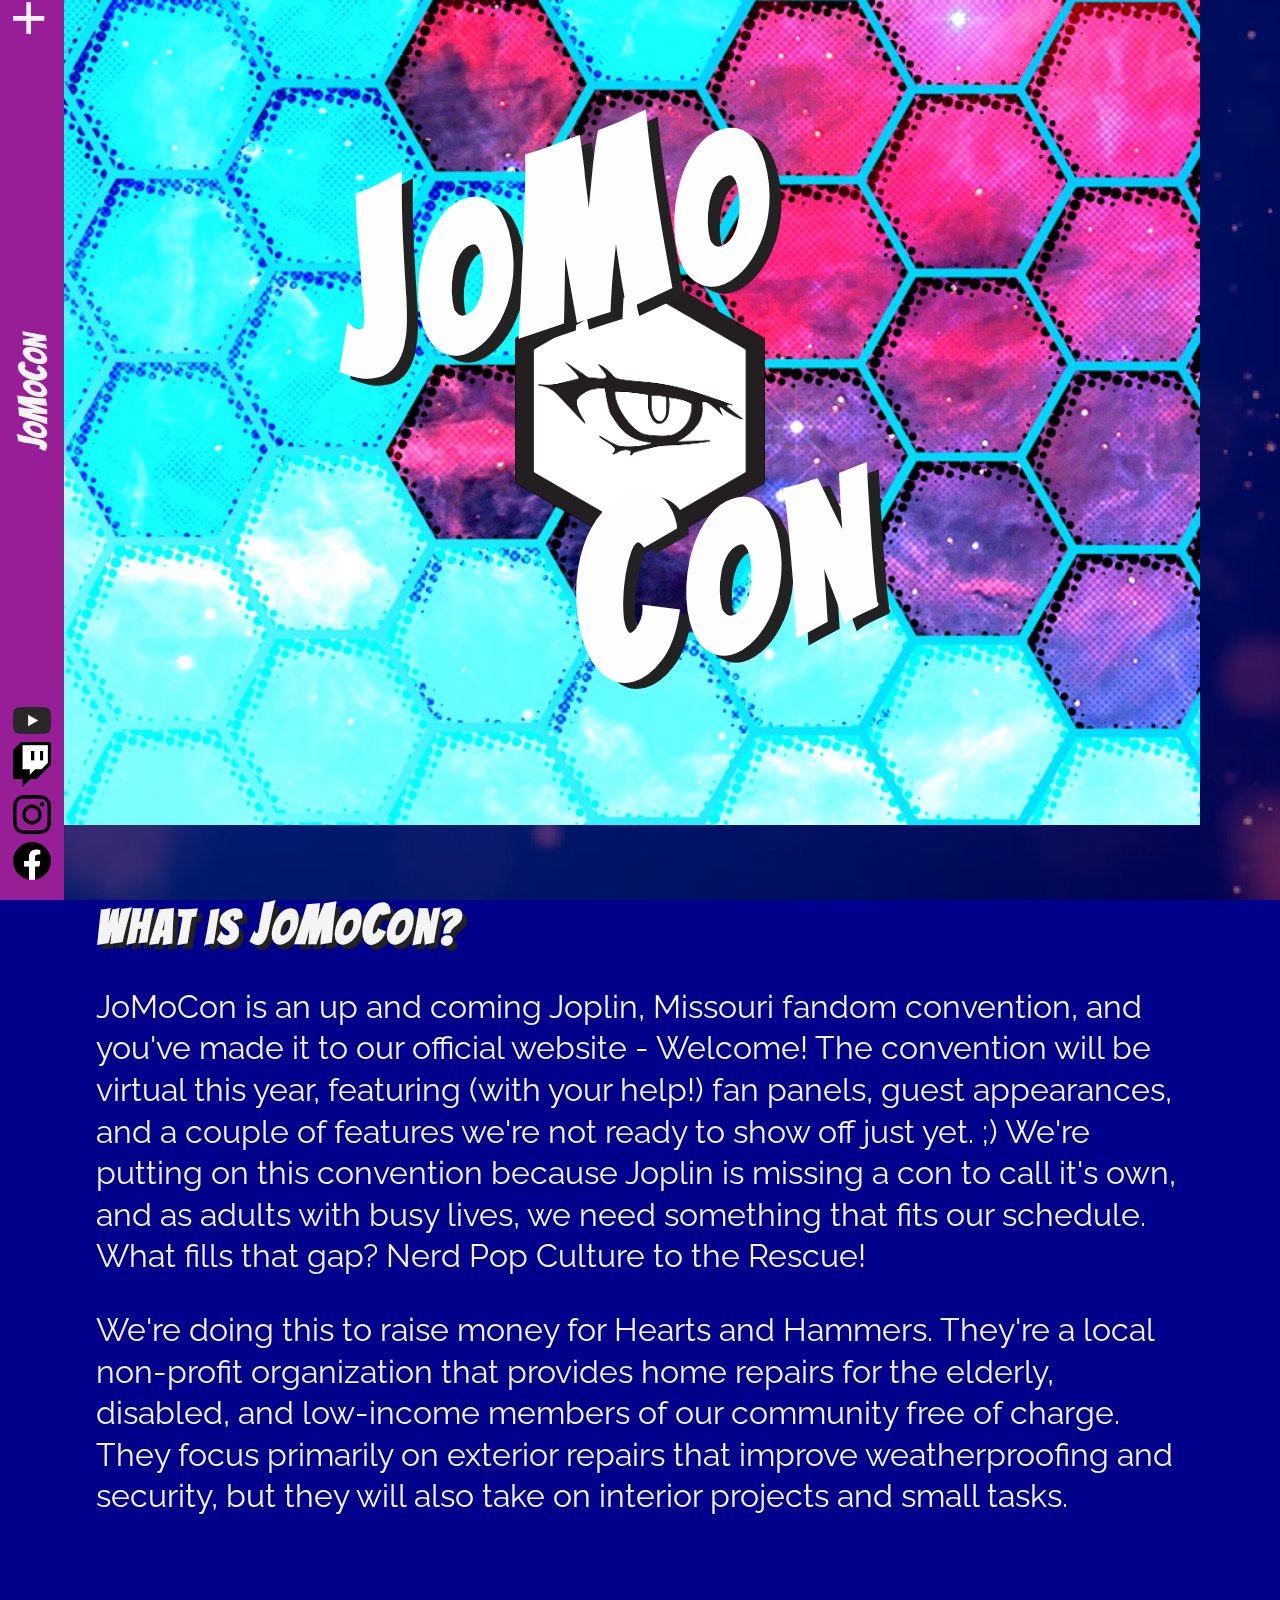
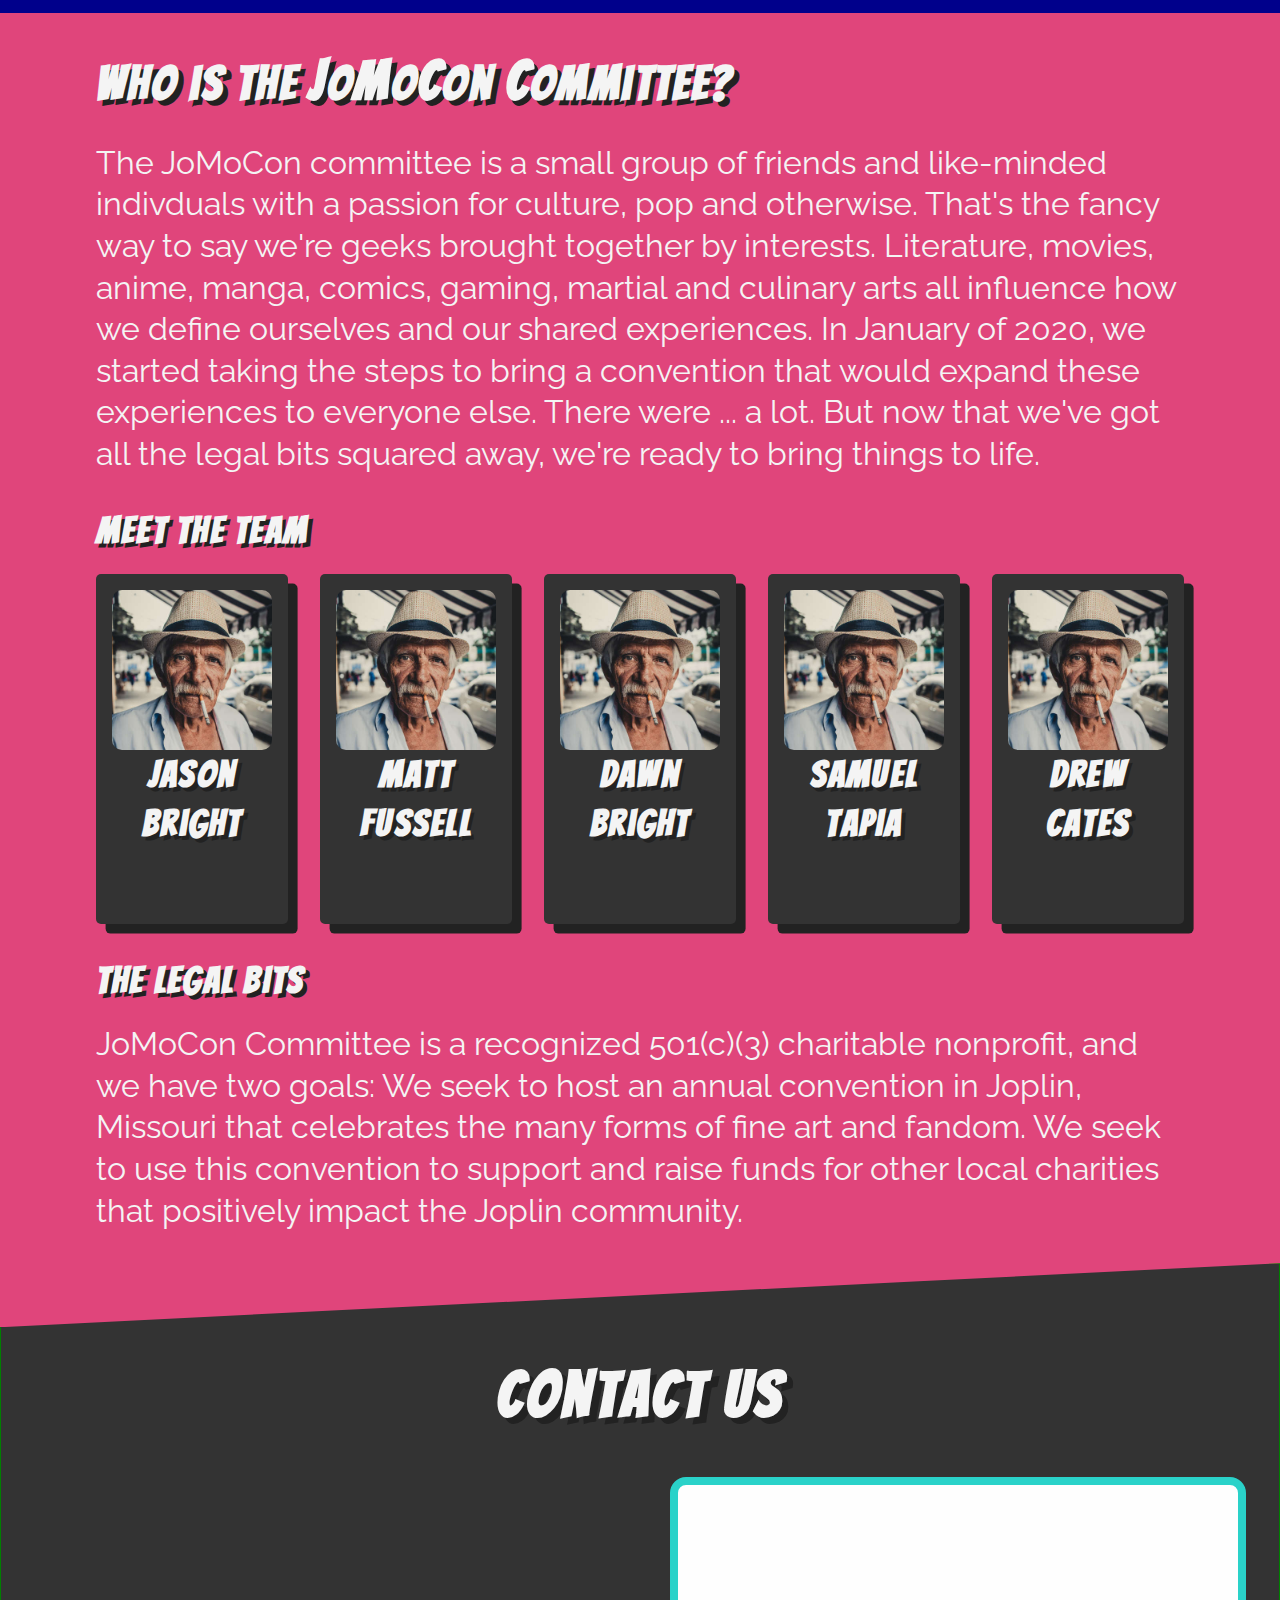
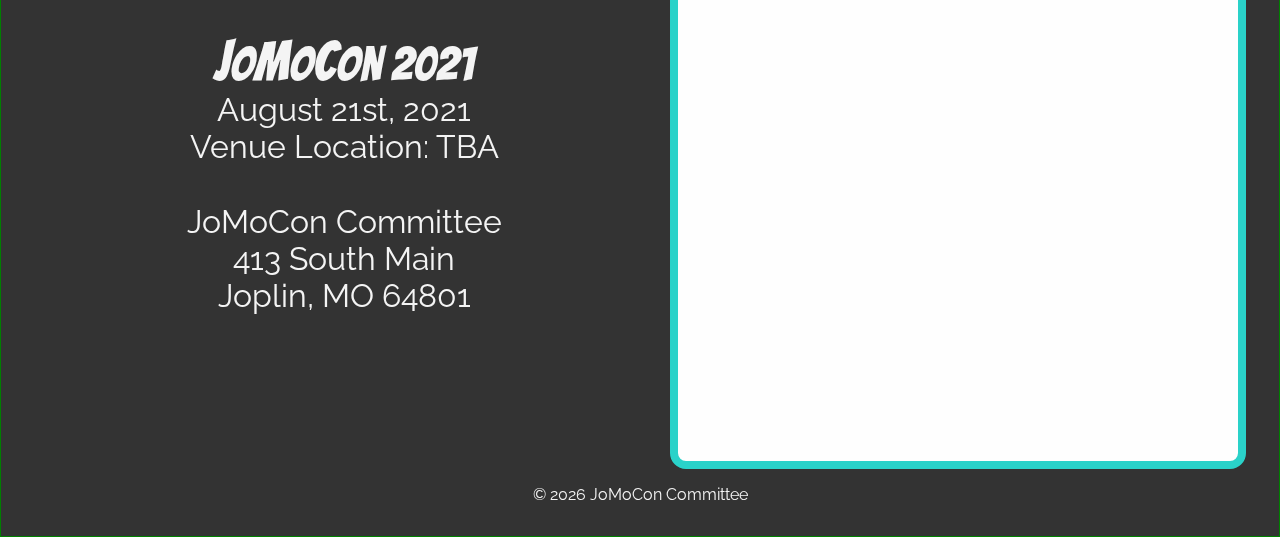
==== commit 68928835: "contact area tidied up; _about us_ card functionality implemented - still needs to be styled" ====
--- a/index.html
+++ b/index.html
@@ -114,65 +114,39 @@
     </h3>
 
     <div class="teamCards">
-      <div class="card">
-        <div class="cardAvatar">
-          <img src="/img/demo-avatar.jpg" alt="demonstration avatar">
-        </div>
-        <div class="cardName">
-          <h3>Jason Bright</h3>
-        </div>
-        <div class="cardAbout hidden">
-          <p>Jason Bright is a public school teacher by day and a convention organizer by moonlight. Ever since attending his first anime convention, he has been hopelessly hooked on the experiences that come from such an event. Jason lives for cult classic cinema, FPS and RTS gaming, and all things cyberpunk; not to mention a recent obsession with vapowave music and pixel gif art.</p>
-        </div>
+      <div class="card" data-id="01">
+        <img src="/img/demo-avatar.jpg" alt="demonstration avatar" class="cardAvatar">
+        <h3 class="cardName">Jason Bright</h3>
+        <p class="cardAbout hidden">Jason Bright is a public school teacher by day and a convention organizer by moonlight. Ever since attending his first anime convention, he has been hopelessly hooked on the experiences that come from such an event. Jason lives for cult classic cinema, FPS and RTS gaming, and all things cyberpunk; not to mention a recent obsession with vapowave music and pixel gif art.</p>
       </div>
-      <div class="card">
-        <div class="cardAvatar">
-          <img src="/img/demo-avatar.jpg" alt="demonstration avatar">
-        </div>
-        <div class="cardName">
-          <h3>Matt Fussell</h3>
-        </div>
-        <div class="cardAbout hidden">
-          <p>Lorem ipsum dolor sit, amet consectetur adipisicing elit. Repellat, repellendus ea unde quaerat debitis expedita eum magni ipsum, pariatur atque nostrum nobis commodi, aut id est nulla adipisci voluptate! Non aspernatur sunt tempora harum pariatur reiciendis similique eius possimus accusantium.</p>
-        </div>
+      <div class="card" data-id="02">
+        <img src="/img/demo-avatar.jpg" alt="demonstration avatar" class="cardAvatar">
+        <h3 class="cardName">Matt Fussell</h3>
+        <p class="cardAbout hidden">Lorem ipsum dolor sit, amet consectetur adipisicing elit. Repellat, repellendus ea unde quaerat debitis expedita eum magni ipsum, pariatur atque nostrum nobis commodi, aut id est nulla adipisci voluptate! Non aspernatur sunt tempora harum pariatur reiciendis similique eius possimus accusantium.</p>
       </div>
-      <div class="card">
-        <div class="cardAvatar">
-          <img src="/img/demo-avatar.jpg" alt="demonstration avatar">
-        </div>
-        <div class="cardName">
-          <h3>Dawn Bright</h3>
-        </div>
-        <div class="cardAbout hidden">
-          <p>Dawn Bright is an employment specialist, when she isn't archiving the activities of the Committee,creating our connections with guest speakers, or keeping Jason on track. Ever the eclectic, she boasts a broad range of fandom love from the sagas of Jim Butcher and sherrilyn McQueen to series like Yu Yu Hakusho and and so much more.To top it all off, she is a jack of all trades in the world of card games.</p>
-        </div>
+      <div class="card" data-id="03">
+        <img src="/img/demo-avatar.jpg" alt="demonstration avatar" class="cardAvatar">
+        <h3 class="cardName">Dawn Bright</h3>
+         <p class="cardAbout hidden">Dawn Bright is an employment specialist, when she isn't archiving the activities of the Committee,creating our connections with guest speakers, or keeping Jason on track. Ever the eclectic, she boasts a broad range of fandom love from the sagas of Jim Butcher and sherrilyn McQueen to series like Yu Yu Hakusho and and so much more.To top it all off, she is a jack of all trades in the world of card games.</p>
       </div>
-      <div class="card">
-        <div class="cardAvatar">
-          <img src="/img/demo-avatar.jpg" alt="demonstration avatar">
-        </div>
-        <div class="cardName">
-          <h3>Samuel Tapia</h3>
-        </div>
-        <div class="cardAbout hidden">
-          <p>Seeker of Truth and Watcher of the high ground.</p>
-        </div>
+      <div class="card" data-id="04">
+        <img src="/img/demo-avatar.jpg" alt="demonstration avatar" class="cardAvatar">
+        <h3 class="cardName">Samuel Tapia</h3>
+        <p class="cardAbout hidden">Seeker of Truth and Watcher of the high ground.</p>
       </div>
-      <div class="card">
-        <div class="cardAvatar">
-          <img src="/img/demo-avatar.jpg" alt="demonstration avatar">
-        </div>
-        <div class="cardName">
-          <h3>Drew Cates</h3>
-        </div>
-        <div class="cardAbout hidden">
-          <p>Drew Cates is the unofficial engineer of the Committee. This makes sense considering his handyman skills and background in welding. An average evening for Drew consists of creating amature cosplay while developing Star Wars fanfic, with DS9 marathoning on the TV. He also seems to knows his way around the land of Skyrim better than he does Southwest Missouri.</p>
-        </div>
+      <div class="card" data-id="05">
+        <img src="/img/demo-avatar.jpg" alt="demonstration avatar" class="cardAvatar">
+        <h3 class="cardName">Drew Cates</h3>
+        <p class="cardAbout hidden">Drew Cates is the unofficial engineer of the Committee. This makes sense considering his handyman skills and background in welding. An average evening for Drew consists of creating amature cosplay while developing Star Wars fanfic, with DS9 marathoning on the TV. He also seems to knows his way around the land of Skyrim better than he does Southwest Missouri.</p>
       </div>
     </div>
 
+    <h3>
+      The Legal Bits
+    </h3>
+
     <p>
-
+      JoMoCon Committee is a recognized 501(c)(3) charitable nonprofit, and we have two goals: We seek to host an annual convention in Joplin, Missouri that celebrates the many forms of fine art and fandom. We seek to use this convention to support and raise funds for other local charities that positively impact the Joplin community.
     </p>
     <!-- sponsors -->
   </section>
@@ -186,26 +160,24 @@
     <div class="footerMain">
       <div class="footerContactInfo">
         <address>
-          <p>JoMoCon 2021</p>
+          <p class="leadF"><span class="bigger">J</span>o<span class="bigger">M</span>o<span class="bigger">C</span>on 2021</p>
           <p>August 21st, 2021</p>
-          <p>[ venue location description ]</p>
-          <br>
+          <p>Venue Location: TBA</p>
+          <br><br>
           <p>JoMoCon Committee</p>
           <p>413 South Main</p>
           <p>Joplin, MO 64801</p>
         </address>
         <div class="footerContactForm">
-          <iframe src="https://docs.google.com/forms/d/e/1FAIpQLSd68YiR7d7V17ts-nvlXcBadpYNJH5pKlCcnRiQNk3mFGTJzA/viewform?embedded=true" width="620" height="540" frameborder="0" marginheight="0" marginwidth="0">Loading…</iframe>
+          <iframe src="https://docs.google.com/forms/d/e/1FAIpQLSd68YiR7d7V17ts-nvlXcBadpYNJH5pKlCcnRiQNk3mFGTJzA/viewform?embedded=true" frameborder="0" marginheight="0" marginwidth="0">Loading…</iframe>
         </div>
       </div>
     </div>
-    <p>
-      Lorem ipsum dolor sit amet consectetur adipisicing elit. Rem nihil, in reprehenderit alias velit ullam illum eveniet, placeat praesentium nam, voluptatum quos debitis! Enim quia commodi odit illo, vero veritatis blanditiis recusandae velit. Fugit explicabo quisquam sapiente. Fugiat autem error labore vero esse, voluptas facilis consequuntur doloremque eum unde debitis delectus mollitia, tenetur tempore nihil perferendis id magni quidem. Accusamus aliquid placeat perferendis deleniti nostrum expedita sequi, eveniet aut delectus sapiente, eos unde vel fugiat neque. Laudantium, velit. Culpa error modi labore asperiores adipisci provident laboriosam vitae, doloribus iusto commodi repellat quidem eius porro eveniet atque eos tempore sit dolorem ut corrupti. Minus, quasi a. Doloribus perferendis hic mollitia aliquam, eius totam quae commodi voluptate quia inventore sapiente magnam animi vitae ex aspernatur temporibus quam consequuntur numquam ea expedita, corporis vero quasi rerum. Id explicabo corrupti dicta amet beatae necessitatibus eligendi voluptatem est iusto, dolore eos facere culpa commodi repellat placeat saepe sit officia quos laudantium. Odit vitae quibusdam alias quia molestias minus sit quisquam dolor aspernatur nobis veniam pariatur est, accusamus autem recusandae doloribus reprehenderit harum eaque in unde facere magni, perspiciatis suscipit cumque? Consectetur nulla qui pariatur? Unde, dolore nihil. Placeat asperiores commodi voluptate saepe necessitatibus. Aperiam obcaecati cumque reiciendis perspiciatis, exercitationem delectus temporibus. Enim aut quam ipsam animi tenetur. Ullam quaerat quisquam illo dolor quis vitae laudantium voluptatibus sequi itaque quam, optio quas corrupti repudiandae adipisci, ea dolore, possimus perspiciatis minus aliquid distinctio! Assumenda ad porro illo delectus eaque rerum perferendis accusamus sapiente atque, suscipit consequatur eius?
-    </p>
-    <!-- contact info and form -->
-    <!-- map link -->
-    <!-- mailing list -->
-    <!-- copyright -->
+    <div class="copyright">
+      <p>&copy <span class="currentYear">[ current year ]</span> JoMoCon Committee</p>
+    </div>
+    
+    <!-- OPTIONAL: map link, mailing list -->
   </footer>
 </body>
 </html>--- a/css/jomocon.css
+++ b/css/jomocon.css
@@ -191,6 +191,7 @@
 .home-feature2 .teamCards {
   display: flex;
   gap: 1em;
+  margin-bottom: 1em;
 }
 .home-feature2 .teamCards .card {
   height: 350px;
@@ -206,10 +207,6 @@
 .home-feature2 .teamCards .card .cardAvatar {
   width: 160px;
   height: 160px;
-}
-.home-feature2 .teamCards .card .cardAvatar img {
-  width: 160px;
-  height: 160px;
   border-radius: 10px;
 }
 .home-feature2 .teamCards .card h3 {
@@ -225,6 +222,7 @@
   display: flex;
   flex-direction: column;
   align-items: center;
+  gap: 1em;
 }
 #footer h2, #footer h3 {
   font-size: 4rem;
@@ -238,7 +236,8 @@
 #footer .footerContactInfo {
   display: flex;
   gap: 1em;
-  justify-content: space-around;
+  justify-content: center;
+  align-items: center;
 }
 #footer .footerContactInfo address {
   display: block;
@@ -248,6 +247,26 @@
   flex-direction: column;
   align-items: center;
 }
+#footer .footerContactInfo address p {
+  font-size: 2rem;
+}
+#footer .footerContactInfo address p.leadF {
+  font-size: 3rem;
+}
+#footer .footerContactInfo address p span.bigger {
+  font-size: 3.5rem;
+}
+#footer .footerContactForm {
+  background: #fefefe;
+  border: 0.5em solid #2AD2C9;
+  width: 45vw;
+  border-radius: 1em;
+  padding: 1em;
+}
+#footer .footerContactForm iframe {
+  width: 100%;
+  min-height: 540px;
+}
 
 .openNav {
   width: 25vw;
@@ -269,4 +288,12 @@
 
 .navContainerOpen {
   justify-content: flex-start !important;
+}
+
+.leadF {
+  font-family: "Bangers", cursive;
+}
+
+.openCard {
+  flex-grow: 5;
 }/*# sourceMappingURL=jomocon.css.map */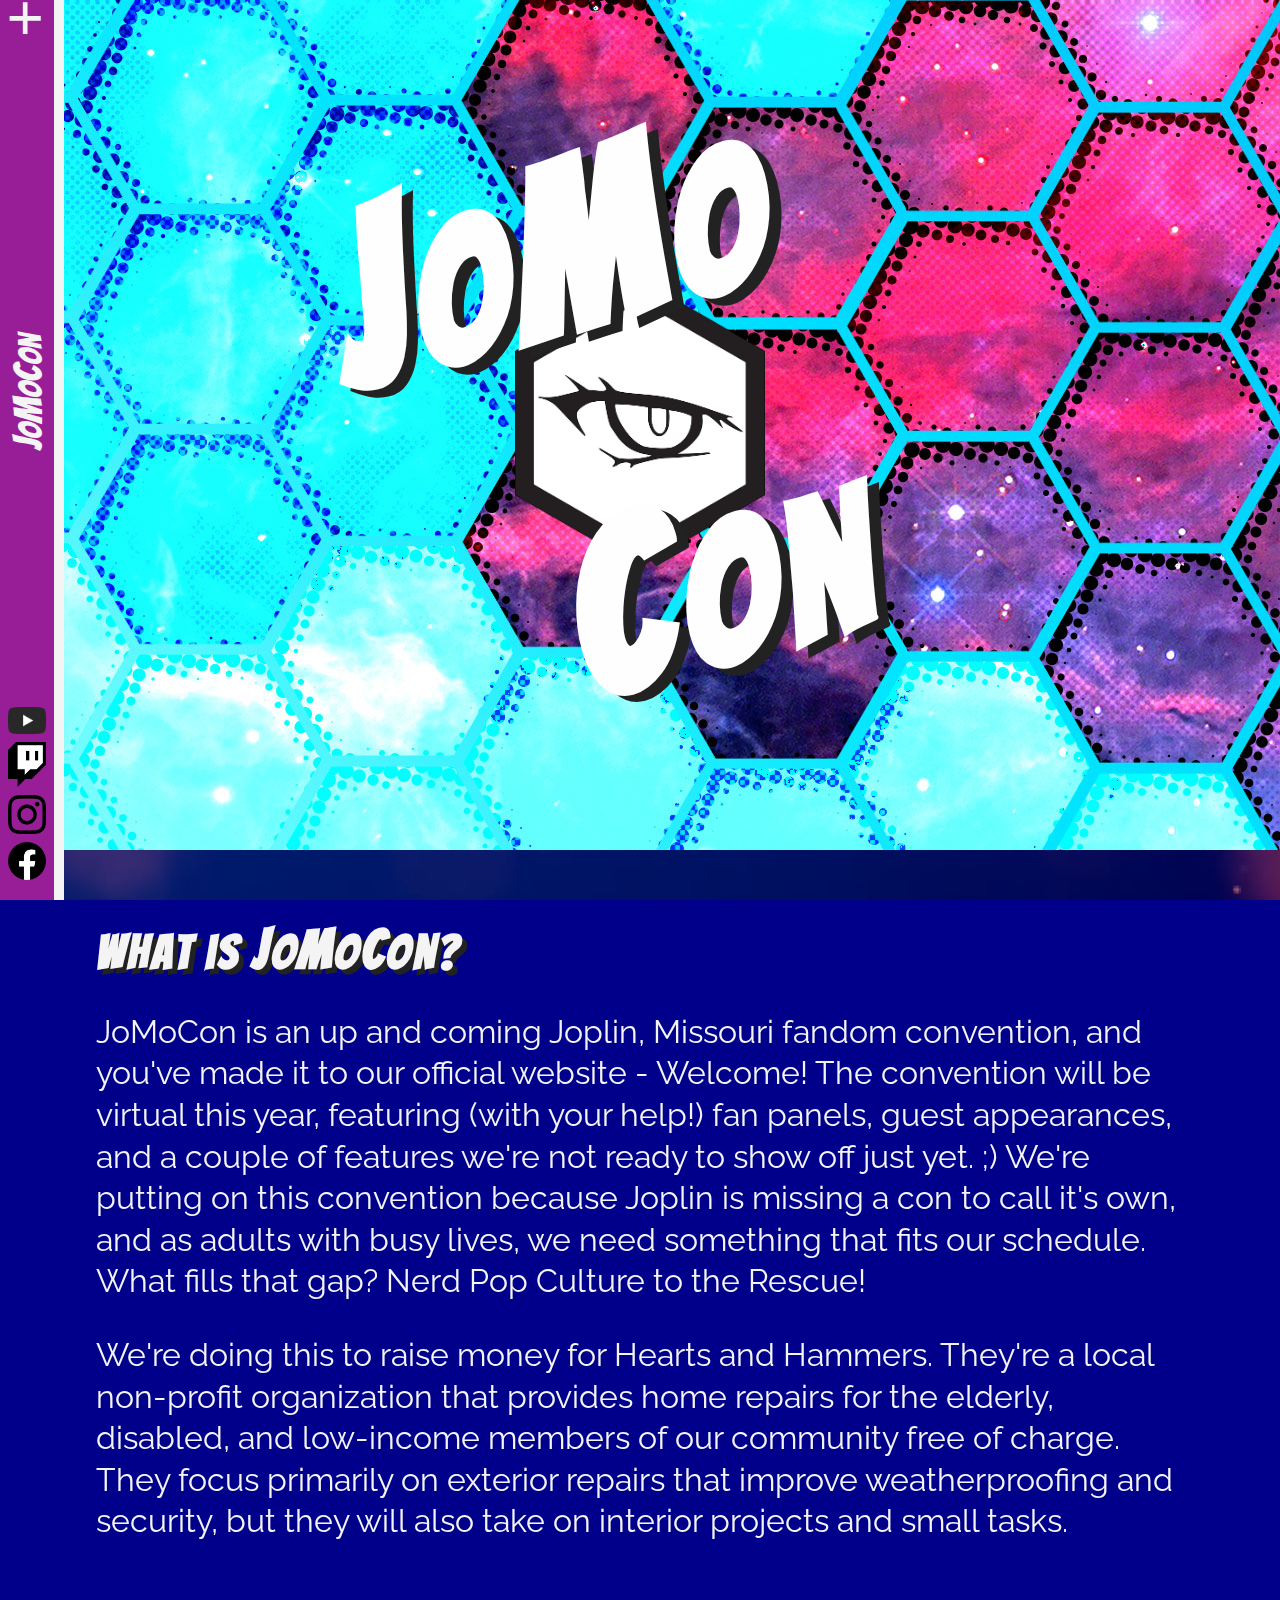
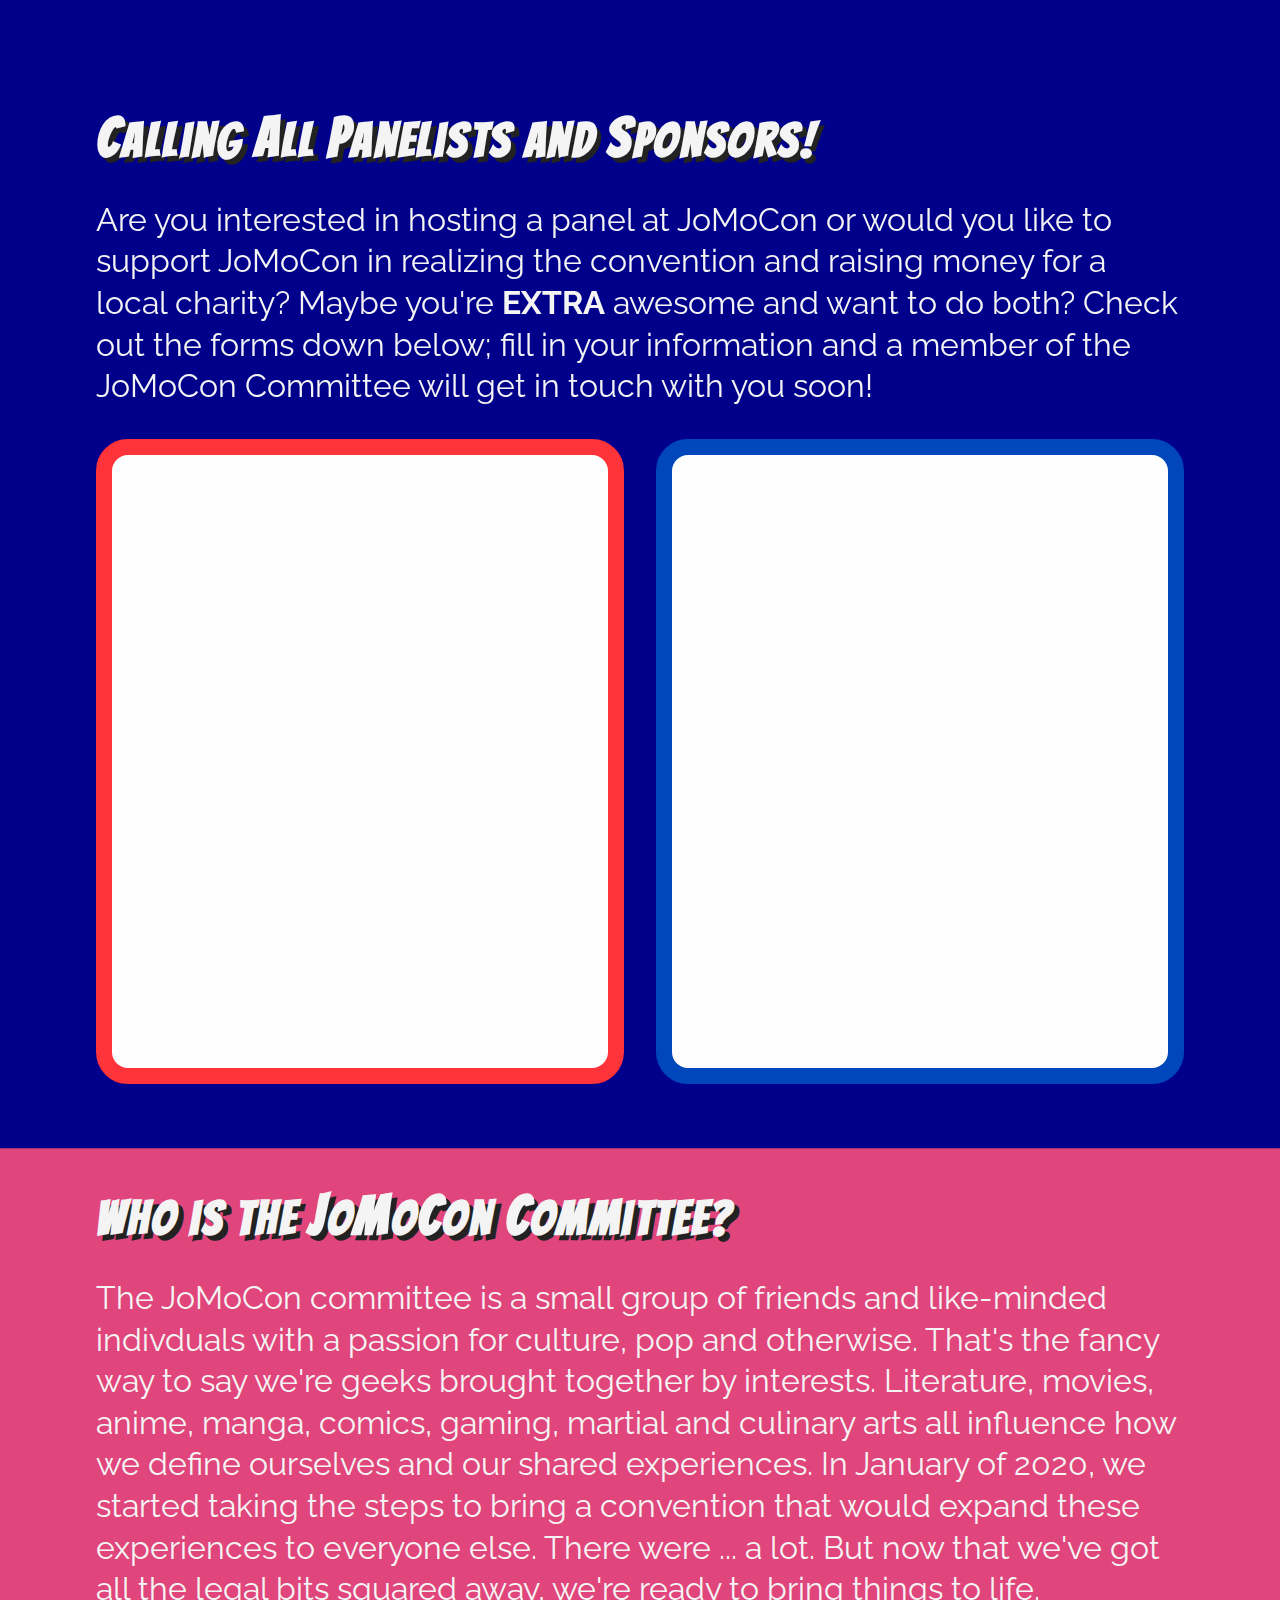
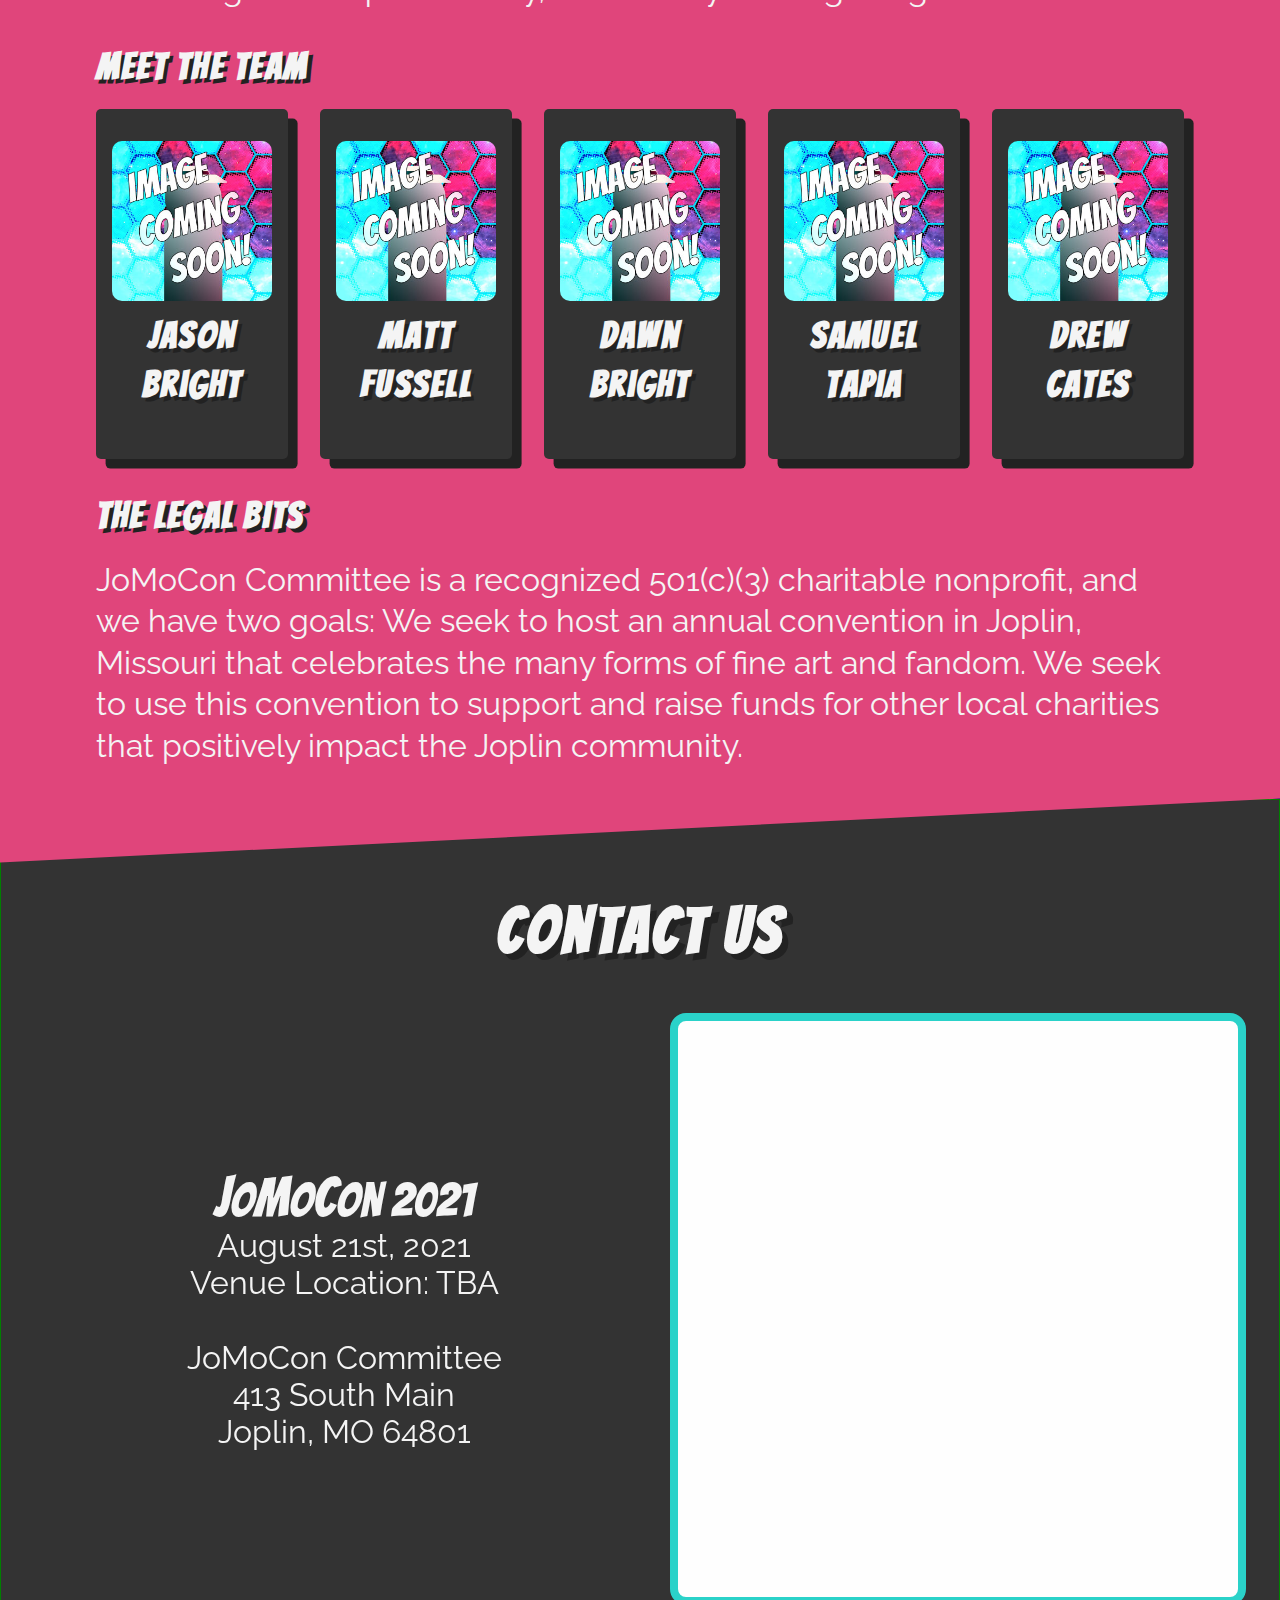
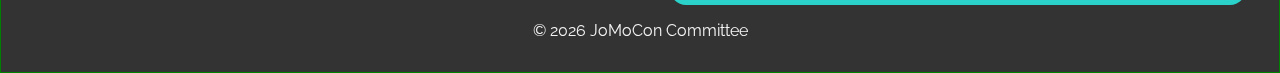
==== commit 6293d842: "All of the requisite content for launch is added to the site. The nav and bio animations are working" ====
--- a/index.html
+++ b/index.html
@@ -18,36 +18,36 @@
     <div class="navContainer">
       <a href="#" class="close-nav">+</a>
       <div class="navLinks">
-        <a href="index.html" class="navLink hidden">Home</a>
-        <a href="media.html" class="navLink hidden">Media</a>
-        <a href="guests-and-events.html" class="navLink hidden">Guests and Events</a>
-        <a href="program.html" class="navLink hidden">JoMoCon 2021 Program</a>
-        <a href="about.html" class="navLink hidden">About the Team</a>
-        <a href="sign-up.html" class="navLink hidden">Vendors and Volunteers</a>
+        <a href="index.html" class="navLink active hidden">Home</a>
+        <a href="media.html" class="navLink comingSoon hidden">Media</a>
+        <a href="guests-and-events.html" class="navLink comingSoon hidden">Guests and Events</a>
+        <a href="program.html" class="navLink comingSoon hidden">JoMoCon 2021 Program</a>
+        <a href="#about" class="navLink hidden">About the Team</a><!-- change to page later -->
+        <a href="sign-up.html" class="navLink comingSoon hidden">Vendors and Volunteers</a>
         <a href="#footer" class="navLink hidden">Contact Us</a>
-        <a href="archive.html" class="navLink hidden">Archived Posts</a>
-        <a href="resources.html" class="navLink hidden">JoMoCon Resources</a>        
+        <a href="archive.html" class="navLink comingSoon hidden">Archived Posts</a>
+        <a href="resources.html" class="navLink comingSoon hidden">JoMoCon Resources</a>        
       </div>
       <div class="logoHolder">
         <a href="index.html" class="homeText">
           <span class="bigger">J</span>o<span class="bigger">M</span>o<span class="bigger">C</span>on</a>
       </div>
       <div class="navSocials">
-        <a href="#">
+        <a href="#" class="comingSoon">
           <img src="/img/yt_icon_mono_light.png" 
                alt="image link to Jomocon's YouTube channel" 
                class="navImg">
         </a>
-        <a href="#">
+        <a href="#" class="comingSoon">
           <img src="/img/TwitchGlitchBlackOps.png" 
               alt="image link to Jomocon's Twitch channel" class="navImg">
         </a>
-        <a href="#">
+        <a href="#" class="comingSoon">
           <img src="/img/glyph-logo_May2016.png" 
                alt="image link to Jomocon's Instagram channel"" 
                class="navImg">
         </a>
-        <a href="#">
+        <a href="#" class="comingSoon">
           <img src="/img/f_logo_RGB-Black_512.png" 
                alt="image link to Jomocon's Facebook page" 
                class="navImg">
@@ -99,7 +99,25 @@
     <!-- cosplay, panels, vendors call to action banner with link -->
     <!-- split section: get tickets call to action / snippets from us -->
   </section>
-  <section class="home-feature2">
+  <section class="home-feature1_5">
+    <h2>
+      <span class="bigger">C</span>alling <span class="bigger">A</span>ll <span class="bigger">P</span>anelists and <span class="bigger">S</span>ponsors!
+    </h2>
+
+    <p>
+      Are you interested in hosting a panel at JoMoCon or would you like to support JoMoCon in realizing the convention and raising money for a local charity? Maybe you're <strong>EXTRA</strong> awesome and want to do both? Check out the forms down below; fill in your information and a member of the JoMoCon Committee will get in touch with you soon!
+    </p>
+
+    <div class="formsContainer">
+      <div class="panelForm">
+        <iframe src="https://docs.google.com/forms/d/e/1FAIpQLSddfQi0k_3UsQfINuEj2T1z5FvI-oBx-nykm9gRe0D7GSnoPQ/viewform?embedded=true" frameborder="0" marginheight="0" marginwidth="0">Loading…</iframe>
+      </div>
+      <div class="sponsorForm">
+        <iframe src="https://docs.google.com/forms/d/e/1FAIpQLSfTG-SnoT9TYHjrRIyNO6gWb4TLD3zooViBBd_CyuNIemhq1Q/viewform?embedded=true" frameborder="0" marginheight="0" marginwidth="0">Loading…</iframe>
+      </div>
+    </div>
+  </section>
+  <section id="about" class="home-feature2">
     <!-- LAUNCH: About the committee -->
     <h2>
       Who is the <span class="bigger">J</span>o<span class="bigger">M</span>o<span class="bigger">C</span>on <span class="bigger">C</span>ommittee?
@@ -114,29 +132,39 @@
     </h3>
 
     <div class="teamCards">
-      <div class="card" data-id="01">
-        <img src="/img/demo-avatar.jpg" alt="demonstration avatar" class="cardAvatar">
-        <h3 class="cardName">Jason Bright</h3>
+      <div class="card closedCard" data-id="01">
+        <div class="imgAndNameHolder">
+          <img src="/img/portrait-placeholder.jpg" alt="demonstration avatar" class="cardAvatar">
+          <h3 class="cardName">Jason Bright</h3>
+        </div>
         <p class="cardAbout hidden">Jason Bright is a public school teacher by day and a convention organizer by moonlight. Ever since attending his first anime convention, he has been hopelessly hooked on the experiences that come from such an event. Jason lives for cult classic cinema, FPS and RTS gaming, and all things cyberpunk; not to mention a recent obsession with vapowave music and pixel gif art.</p>
       </div>
-      <div class="card" data-id="02">
-        <img src="/img/demo-avatar.jpg" alt="demonstration avatar" class="cardAvatar">
-        <h3 class="cardName">Matt Fussell</h3>
-        <p class="cardAbout hidden">Lorem ipsum dolor sit, amet consectetur adipisicing elit. Repellat, repellendus ea unde quaerat debitis expedita eum magni ipsum, pariatur atque nostrum nobis commodi, aut id est nulla adipisci voluptate! Non aspernatur sunt tempora harum pariatur reiciendis similique eius possimus accusantium.</p>
-      </div>
-      <div class="card" data-id="03">
-        <img src="/img/demo-avatar.jpg" alt="demonstration avatar" class="cardAvatar">
-        <h3 class="cardName">Dawn Bright</h3>
+      <div class="card closedCard" data-id="02">
+        <div class="imgAndNameHolder">
+          <img src="/img/portrait-placeholder.jpg" alt="demonstration avatar" class="cardAvatar">
+          <h3 class="cardName">Matt Fussell</h3>
+        </div>
+        <p class="cardAbout hidden">Matt is the guy who does things, except for typing out his bio for launch.</p>
+      </div>
+      <div class="card closedCard" data-id="03">
+        <div class="imgAndNameHolder">
+          <img src="/img/portrait-placeholder.jpg" alt="demonstration avatar" class="cardAvatar">
+          <h3 class="cardName">Dawn Bright</h3>
+        </div>
          <p class="cardAbout hidden">Dawn Bright is an employment specialist, when she isn't archiving the activities of the Committee,creating our connections with guest speakers, or keeping Jason on track. Ever the eclectic, she boasts a broad range of fandom love from the sagas of Jim Butcher and sherrilyn McQueen to series like Yu Yu Hakusho and and so much more.To top it all off, she is a jack of all trades in the world of card games.</p>
       </div>
-      <div class="card" data-id="04">
-        <img src="/img/demo-avatar.jpg" alt="demonstration avatar" class="cardAvatar">
-        <h3 class="cardName">Samuel Tapia</h3>
+      <div class="card closedCard" data-id="04">
+        <div class="imgAndNameHolder">
+          <img src="/img/portrait-placeholder.jpg" alt="demonstration avatar" class="cardAvatar">
+          <h3 class="cardName">Samuel Tapia</h3>
+        </div>
         <p class="cardAbout hidden">Seeker of Truth and Watcher of the high ground.</p>
       </div>
-      <div class="card" data-id="05">
-        <img src="/img/demo-avatar.jpg" alt="demonstration avatar" class="cardAvatar">
-        <h3 class="cardName">Drew Cates</h3>
+      <div class="card closedCard" data-id="05">
+        <div class="imgAndNameHolder">
+          <img src="/img/portrait-placeholder.jpg" alt="demonstration avatar" class="cardAvatar">
+          <h3 class="cardName">Drew Cates</h3>
+        </div>
         <p class="cardAbout hidden">Drew Cates is the unofficial engineer of the Committee. This makes sense considering his handyman skills and background in welding. An average evening for Drew consists of creating amature cosplay while developing Star Wars fanfic, with DS9 marathoning on the TV. He also seems to knows his way around the land of Skyrim better than he does Southwest Missouri.</p>
       </div>
     </div>
--- a/css/jomocon.css
+++ b/css/jomocon.css
@@ -8,8 +8,13 @@
   padding: 0;
 }
 
+html {
+  scroll-behavior: smooth;
+}
+
 body {
   background: darkblue;
+  overflow-x: hidden;
   font-family: "Raleway", sans-serif;
   color: #f4f4f4;
 }
@@ -21,7 +26,7 @@
   height: 100vh;
   width: auto;
   opacity: 0.5;
-  overflow-x: none;
+  overflow: hidden;
   position: fixed;
   z-index: -1;
 }
@@ -43,6 +48,7 @@
   background: #981E97;
   color: #f4f4f4;
   transition: all 0.5s ease-in-out;
+  border-right: 10px solid #f4f4f4;
 }
 nav div.navContainer {
   display: flex;
@@ -56,7 +62,7 @@
 nav div.navContainer > a.close-nav {
   position: absolute;
   top: -0.2em;
-  right: 0.25em;
+  right: 0.15em;
   text-decoration: none;
   color: inherit;
   font-size: 4rem;
@@ -66,15 +72,42 @@
 nav div.navContainer .navLinks {
   margin-top: 3em;
   margin-bottom: 1em;
+  display: flex;
+  flex-direction: column;
+  justify-content: center;
+  text-align: center;
 }
 nav div.navContainer .navLinks > a {
   display: block;
   text-decoration: none;
-  color: inherit;
+  color: #333333;
   font-family: "Raleway", sans-serif;
   font-size: 1.5rem;
   font-weight: bolder;
   line-height: 2rem;
+  transition: all 0.15s linear;
+}
+nav div.navContainer .navLinks > a:visited {
+  color: #333333;
+}
+nav div.navContainer .navLinks > a:hover, nav div.navContainer .navLinks > a:focus {
+  transform: scale(1.1);
+  color: #f4f4f4;
+  text-shadow: 0.1em 0.1em #333333;
+}
+nav div.navContainer .navLinks > a:active {
+  color: #fefefe;
+}
+nav div.navContainer .navLinks a.comingSoon {
+  color: #777777;
+  cursor: default;
+}
+nav div.navContainer .navLinks a.comingSoon:hover, nav div.navContainer .navLinks a.comingSoon:focus {
+  text-shadow: none;
+  transform: scale(1);
+}
+nav div.navContainer .navLinks a.active {
+  color: #f4f4f4;
 }
 nav div.navContainer .logoHolder a {
   text-decoration: none;
@@ -156,26 +189,57 @@
 }
 
 .home-feature1,
-.home-feature2 {
+.home-feature2,
+.home-feature1_5 {
   padding: 2em 3em;
   font-size: 2rem;
   line-height: 1.3;
 }
 .home-feature1 h2, .home-feature1 h3,
 .home-feature2 h2,
-.home-feature2 h3 {
+.home-feature2 h3,
+.home-feature1_5 h2,
+.home-feature1_5 h3 {
   letter-spacing: 0.05em;
   margin-bottom: 0.5em;
   text-shadow: 0.1em 0.1em #222222;
 }
 .home-feature1 h2 span.bigger, .home-feature1 h3 span.bigger,
 .home-feature2 h2 span.bigger,
-.home-feature2 h3 span.bigger {
+.home-feature2 h3 span.bigger,
+.home-feature1_5 h2 span.bigger,
+.home-feature1_5 h3 span.bigger {
   font-size: 3.5rem;
 }
 .home-feature1 p,
-.home-feature2 p {
+.home-feature2 p,
+.home-feature1_5 p {
   margin-bottom: 1em;
+}
+
+.home-feature1_5 .formsContainer {
+  display: flex;
+  gap: 1em;
+  justify-content: center;
+  align-items: center;
+}
+.home-feature1_5 .formsContainer .panelForm,
+.home-feature1_5 .formsContainer .sponsorForm {
+  background: #fefefe;
+  width: 45vw;
+  border-radius: 1em;
+  padding: 1em;
+}
+.home-feature1_5 .formsContainer .panelForm iframe,
+.home-feature1_5 .formsContainer .sponsorForm iframe {
+  width: 100%;
+  min-height: 540px;
+}
+.home-feature1_5 .formsContainer .panelForm {
+  border: 0.5em solid #FF333A;
+}
+.home-feature1_5 .formsContainer .sponsorForm {
+  border: 0.5em solid #0047BB;
 }
 
 .home-feature2 {
@@ -192,22 +256,29 @@
   display: flex;
   gap: 1em;
   margin-bottom: 1em;
+  justify-content: space-around;
+  min-height: 200px;
 }
 .home-feature2 .teamCards .card {
   height: 350px;
-  width: 200px;
   background: #333333;
   display: flex;
-  flex-direction: column;
+  justify-content: space-around;
   align-items: center;
   padding: 0.5em;
   border-radius: 5px;
   box-shadow: 0.3em 0.3em #222222;
-}
-.home-feature2 .teamCards .card .cardAvatar {
+  transition: width 0.75s ease-in-out;
+}
+.home-feature2 .teamCards .card .imgAndNameHolder .cardAvatar {
   width: 160px;
   height: 160px;
   border-radius: 10px;
+}
+.home-feature2 .teamCards .card .cardAbout {
+  padding: 1em;
+  opacity: 0;
+  transition: opacity 0.25s linear;
 }
 .home-feature2 .teamCards .card h3 {
   text-align: center;
@@ -295,5 +366,26 @@
 }
 
 .openCard {
-  flex-grow: 5;
+  width: 80vh !important;
+}
+
+.closedCard {
+  width: 200px !important;
+}
+
+.opFull {
+  opacity: 1 !important;
+}
+
+.opNone {
+  opacity: 0 !important;
+}
+
+@media screen and (max-width: 1280px) {
+  header.home-header {
+    height: 850px;
+  }
+  header.home-header .landing {
+    background: url("/img/jomocon-header-image-1080-narrow.jpg");
+  }
 }/*# sourceMappingURL=jomocon.css.map */